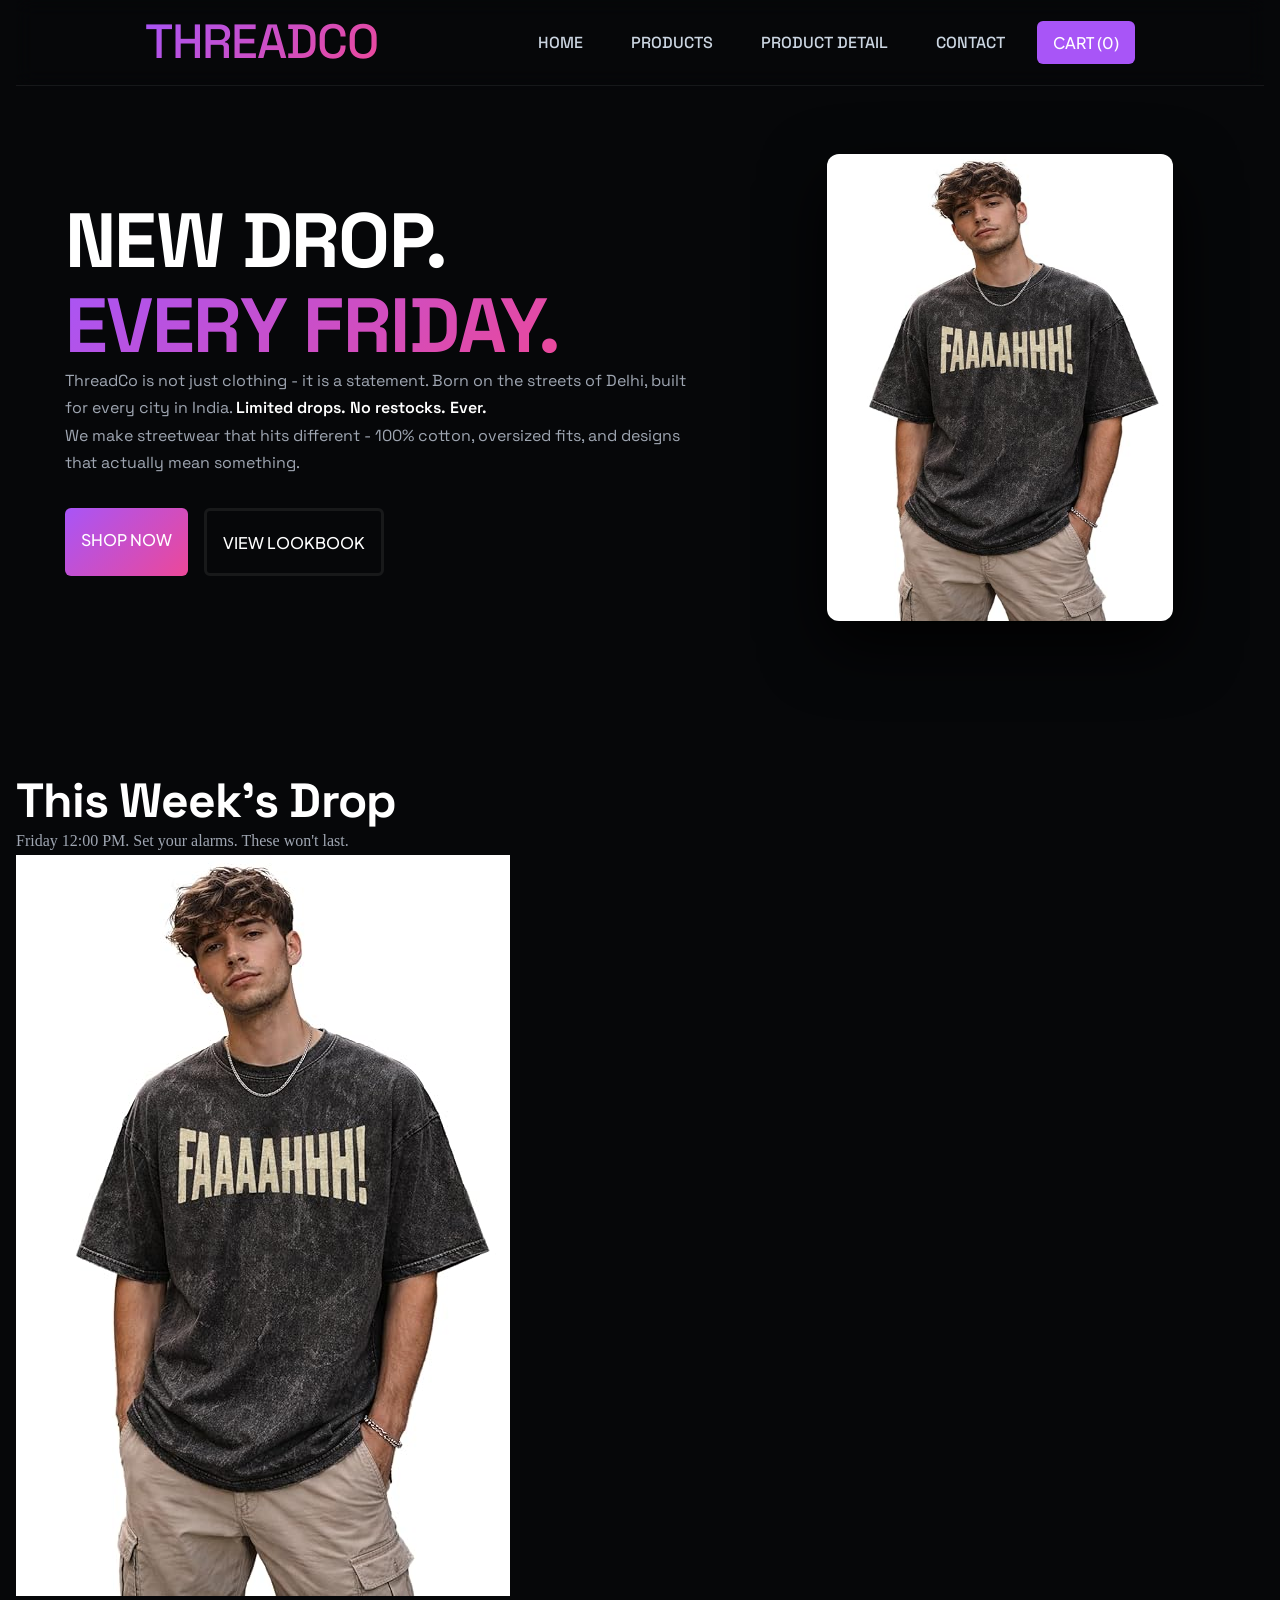
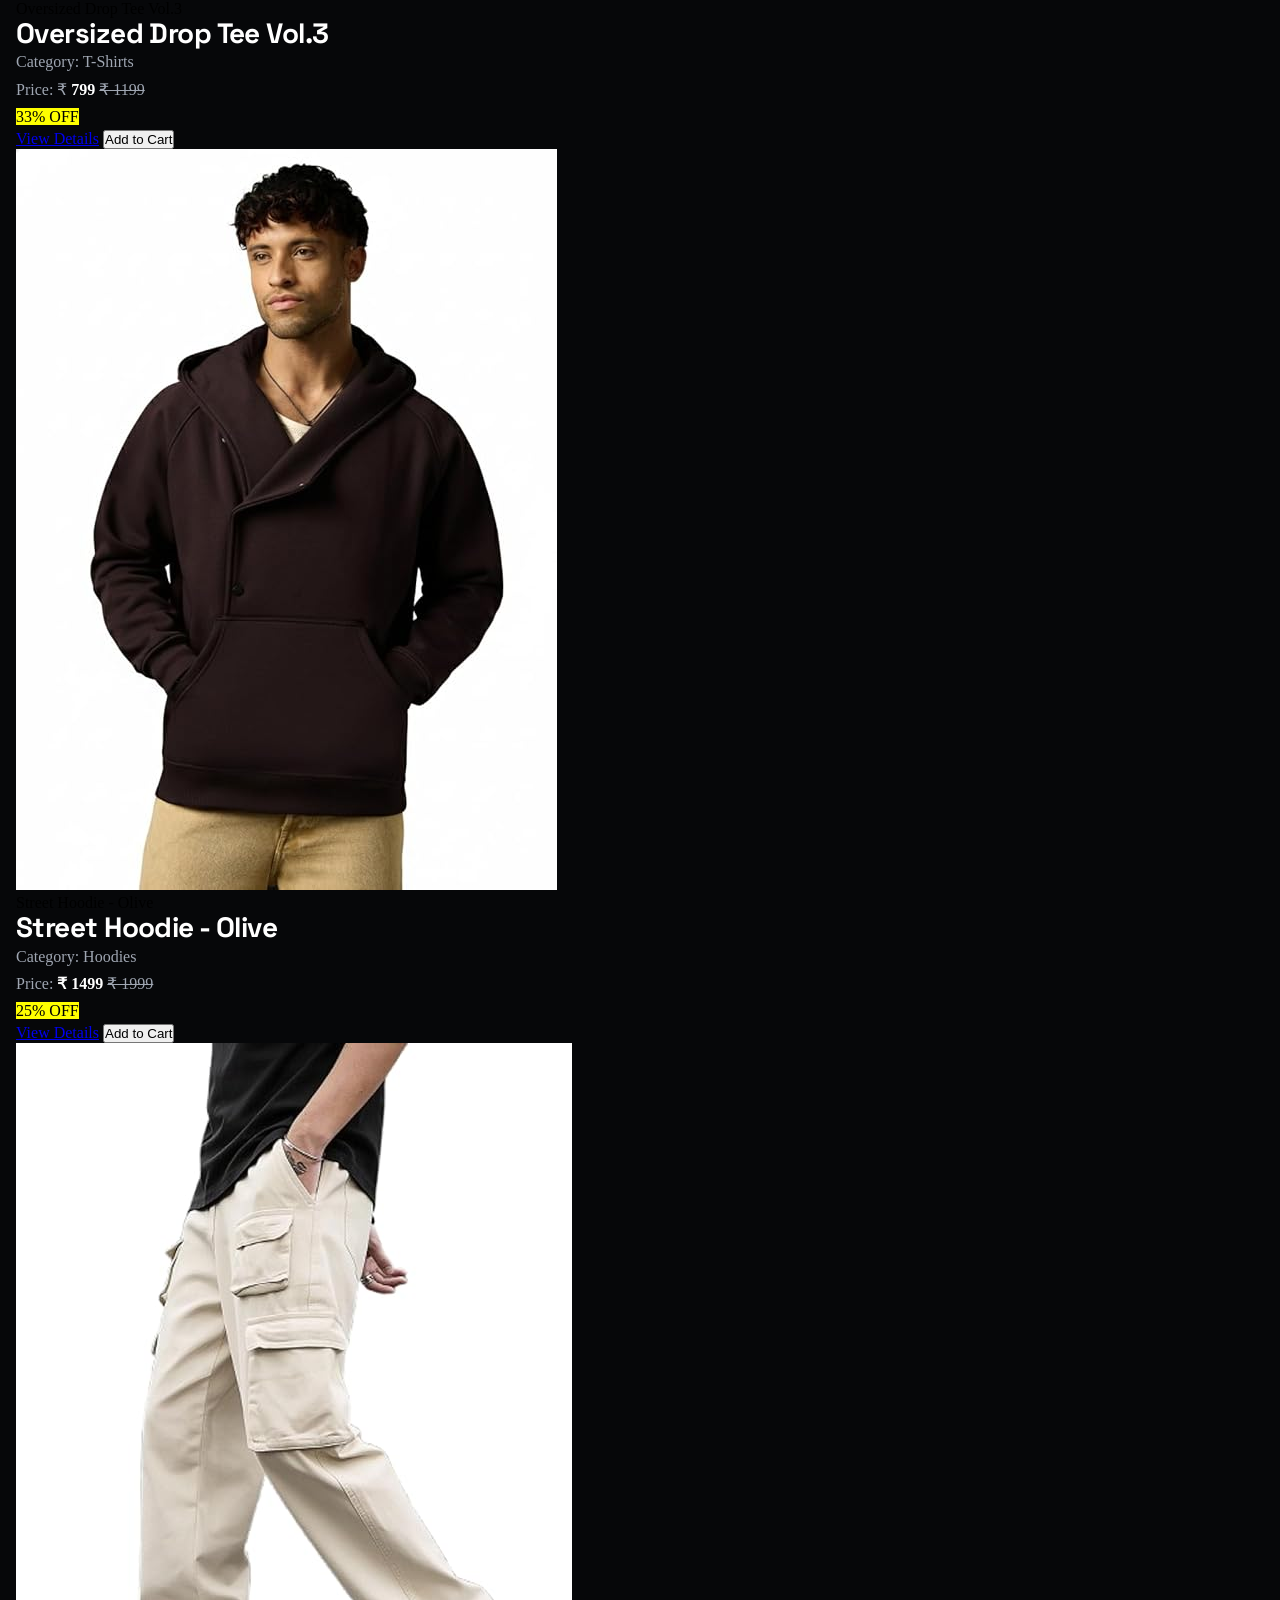
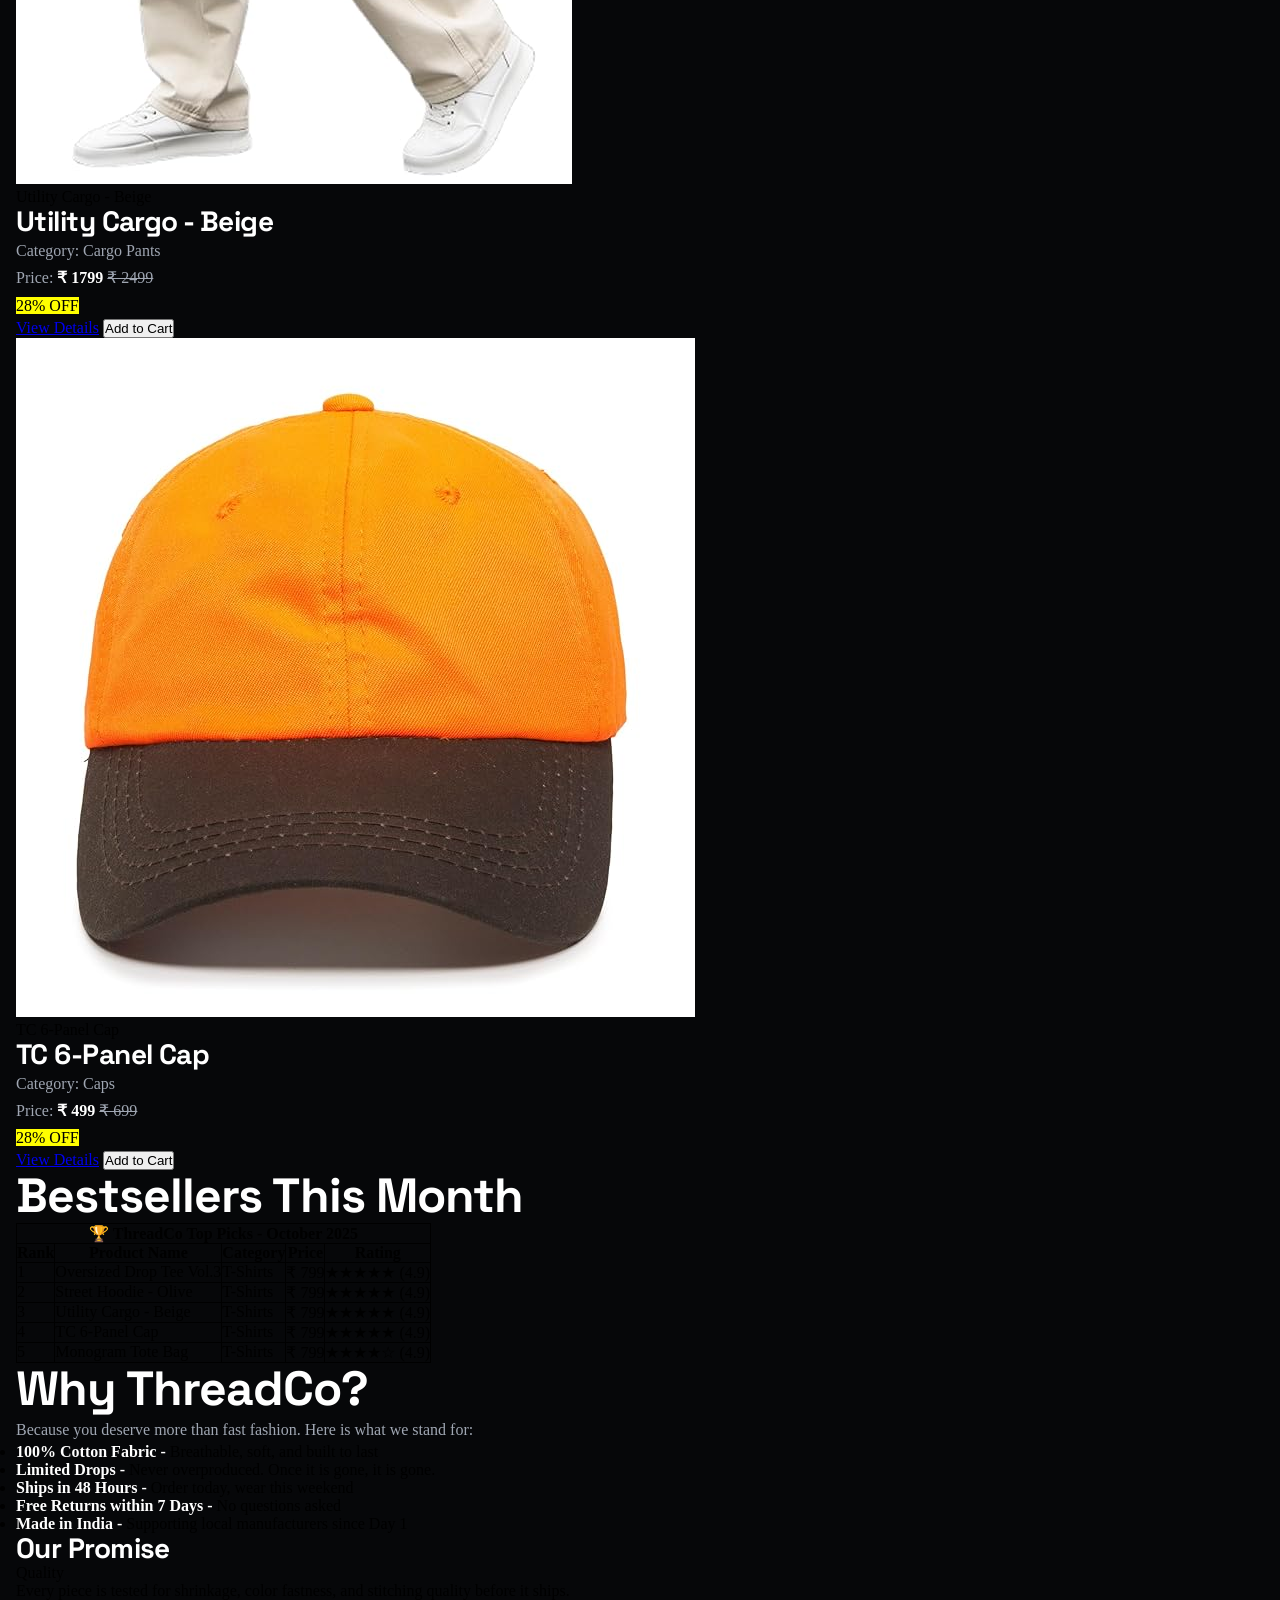
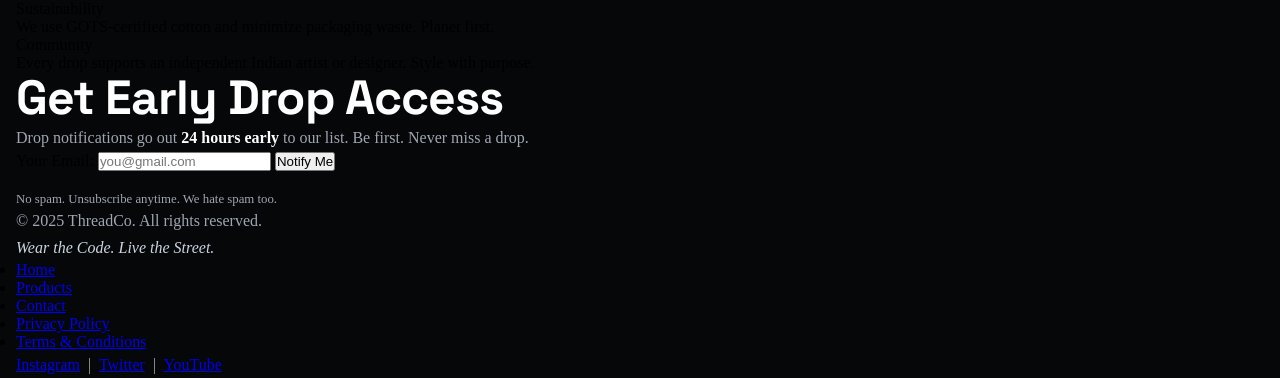
==== src/index.html @ 8e690b54 "creating a eCommerce website" ====
<!doctype html>
<html lang="en">
	<head>
		<meta charset="UTF-8" />
		<meta name="viewport" content="width=device-width, initial-scale=1.0" />
		<title>ThreadCo - Wear the Code. Live the Street.</title>
		<style>
			table,
			tr,
			td,
			th {
				border: 1px solid black;
				border-collapse: collapse;
			}
		</style>
		<link rel="stylesheet" href="style.css" />
	</head>

	<body>
		<header>
			<h2>THREADCO</h2>
			<nav>
				<a href="index.html">HOME</a>
				<a href="products.html">PRODUCTS</a>
				<a href="product.html">PRODUCT DETAIL</a>
				<a href="contact.html">CONTACT</a>
				<a href="#" class="cart">CART (0)</a>
			</nav>
		</header>


		<main>
			<section id="hero">
				<div class="left-hero">
					<h1>
						New Drop. <br />
						<span id="gradient-text">Every Friday.</span>
					</h1>
					<p>
						ThreadCo is not just clothing - it is a statement. Born
						on the streets of Delhi, built for every city in India.
						<strong>Limited drops. No restocks. Ever.</strong>
					</p>
					<p>
						We make streetwear that hits different - 100% cotton,
						oversized fits, and designs that actually mean
						something.
					</p>
					<div id="cta">
						<a href="products.html" class="btn1">Shop Now</a>
						<a href="products.html" class="btn2">View Lookbook</a>
					</div>
				</div>
				<div class="right-hero">
					<img src="Assets/images/product 1.jpg" alt="" />
				</div>
			</section>

			<section>
				<h2>This Week's Drop</h2>
				<p>Friday 12:00 PM. Set your alarms. These won't last.</p>

				<article>
					<figure>
						<img
							src="Assets/images/product 1.jpg"
							alt="ThreadCo Oversized Drop Tee Vol.3 in Black" />
						<figcaption>Oversized Drop Tee Vol.3</figcaption>
					</figure>

					<h3>Oversized Drop Tee Vol.3</h3>
					<p>Category: T-Shirts</p>
					<p>
						Price: &#8377; <strong>799</strong> <s>&#8377; 1199</s>
					</p>
					<p><mark>33% OFF</mark></p>

					<a href="product.html">View Details</a>
					<button type="button">Add to Cart</button>
				</article>

				<article>
					<figure>
						<img
							src="Assets/images/product 2.jpg"
							alt="ThreadCo Street Hoodie in Olive Green" />
						<figcaption>Street Hoodie - Olive</figcaption>
					</figure>

					<h3>Street Hoodie - Olive</h3>
					<p>Category: <span>Hoodies</span></p>
					<p>
						Price: <strong>&#8377; 1499</strong> <s>&#8377; 1999</s>
					</p>
					<p><mark>25% OFF</mark></p>
					<a href="product.html">View Details</a>
					<button type="button">Add to Cart</button>
				</article>

				<article>
					<figure>
						<img
							src="Assets/images/product 3.jpg"
							alt="ThreadCo Cargo Pants in Beige" />
						<figcaption>Utility Cargo - Beige</figcaption>
					</figure>
					<h3>Utility Cargo - Beige</h3>
					<p>Category: <span>Cargo Pants</span></p>
					<p>
						Price: <strong>&#8377; 1799</strong> <s>&#8377; 2499</s>
					</p>
					<p><mark>28% OFF</mark></p>
					<a href="product.html">View Details</a>
					<button type="button">Add to Cart</button>
				</article>

				<article>
					<figure>
						<img
							src="Assets/images/product 4.jpg"
							alt="ThreadCo 6-Panel Cap in Black" />
						<figcaption>TC 6-Panel Cap</figcaption>
					</figure>
					<h3>TC 6-Panel Cap</h3>
					<p>Category: <span>Caps</span></p>
					<p>
						Price: <strong>&#8377; 499</strong> <s>&#8377; 699</s>
					</p>
					<p><mark>28% OFF</mark></p>
					<a href="product.html">View Details</a>
					<button type="button">Add to Cart</button>
				</article>
			</section>

			<section>
				<h2>Bestsellers This Month</h2>
				<table>
					<tr>
						<th colspan="5">
							&#127942; ThreadCo Top Picks - October 2025
						</th>
					</tr>
					<tr>
						<th>Rank</th>
						<th>Product Name</th>
						<th>Category</th>
						<th>Price</th>
						<th>Rating</th>
					</tr>
					<tr>
						<td>1</td>
						<td>Oversized Drop Tee Vol.3</td>
						<td>T-Shirts</td>
						<td>&#8377; 799</td>
						<td>&#9733;&#9733;&#9733;&#9733;&#9733; (4.9)</td>
					</tr>
					<tr>
						<td>2</td>
						<td>Street Hoodie - Olive</td>
						<td>T-Shirts</td>
						<td>&#8377; 799</td>
						<td>&#9733;&#9733;&#9733;&#9733;&#9733; (4.9)</td>
					</tr>
					<tr>
						<td>3</td>
						<td>Utility Cargo - Beige</td>
						<td>T-Shirts</td>
						<td>&#8377; 799</td>
						<td>&#9733;&#9733;&#9733;&#9733;&#9733; (4.9)</td>
					</tr>
					<tr>
						<td>4</td>
						<td>TC 6-Panel Cap</td>
						<td>T-Shirts</td>
						<td>&#8377; 799</td>
						<td>&#9733;&#9733;&#9733;&#9733;&#9733; (4.9)</td>
					</tr>
					<tr>
						<td>5</td>
						<td>Monogram Tote Bag</td>
						<td>T-Shirts</td>
						<td>&#8377; 799</td>
						<td>&#9733;&#9733;&#9733;&#9733;&#9734; (4.9)</td>
					</tr>
				</table>
			</section>

			<section>
				<h2>Why ThreadCo?</h2>
				<p>
					Because you deserve more than fast fashion. Here is what we
					stand for:
				</p>
				<ul>
					<li>
						<strong>100% Cotton Fabric - </strong> Breathable, soft,
						and built to last
					</li>
					<li>
						<strong>Limited Drops -</strong> Never overproduced.
						Once it is gone, it is gone.
					</li>
					<li>
						<strong>Ships in 48 Hours -</strong> Order today, wear
						this weekend
					</li>
					<li>
						<strong>Free Returns within 7 Days -</strong> No
						questions asked
					</li>
					<li>
						<strong>Made in India -</strong> Supporting local
						manufacturers since Day 1
					</li>
				</ul>

				<h3>Our Promise</h3>

				<dl>
					<dt>Quality</dt>
					<dd>
						Every piece is tested for shrinkage, color fastness, and
						stitching quality before it ships.
					</dd>

					<dt>Sustainability</dt>
					<dd>
						We use GOTS-certified cotton and minimize packaging
						waste. Planet first.
					</dd>

					<dt>Community</dt>
					<dd>
						Every drop supports an independent Indian artist or
						designer. Style with purpose.
					</dd>
				</dl>
			</section>

			<section>
				<h2>Get Early Drop Access</h2>
				<p>
					Drop notifications go out <strong>24 hours early</strong> to
					our list. Be first. Never miss a drop.
				</p>
				<form action="">
					<label for="email">Your Email:</label>
					<input
						type="email"
						id="email"
						name="email"
						placeholder="you@gmail.com"
						required />
					<button type="submit">Notify Me</button>
				</form>
				<br />
				<small>No spam. Unsubscribe anytime. We hate spam too.</small>
			</section>
		</main>

		<footer>
			<p>&copy; 2025 ThreadCo. All rights reserved.</p>
			<p><em>Wear the Code. Live the Street.</em></p>
			<nav>
				<ul>
					<li><a href="index.html">Home</a></li>
					<li><a href="products.html">Products</a></li>
					<li><a href="contact.html">Contact</a></li>
					<li><a href="#">Privacy Policy</a></li>
					<li><a href="#">Terms &amp; Conditions</a></li>
				</ul>
			</nav>

			<p>
				<a href="https://instagram.com" target="_blank">Instagram</a>
				&nbsp;|&nbsp;
				<a href="https://twitter.com" target="_blank">Twitter</a>
				&nbsp;|&nbsp;
				<a href="https://youtube.com" target="_blank">YouTube</a>
			</p>
		</footer>
	</body>
</html>
---- src/style.css ----
@import url("https://fonts.googleapis.com/css2?family=Plus+Jakarta+Sans:wght@300;400;500;600;700;800&family=Space+Grotesk:wght@400;500;600;700;800&display=swap");
:root {
  /* Brand Theme Colors */
  --color-primary: #a855f7;
  --color-primary-glow: rgba(168, 85, 247, 0.25);
  --color-secondary: #ec4899;
  --color-secondary-glow: rgba(236, 72, 153, 0.25);
  --color-accent: #06b6d4;
  /* Base & Layout Backgrounds */
  --color-bg-base: #060709;
  --color-bg-section: #0c0d14;
  --color-bg-footer: #161922;
  --color-surface: #11131a;
  --color-surface-muted: #1e212f;
  /* Borders */
  --color-border: rgba(255, 255, 255, 0.07);
  /* Typography Text Colors */
  --white: #ffffff;
  --color-text-body: #cbd5e1;
  --color-text-muted: #9fa6b2;
  --font-display: "Space Grotesk", sans-serif;
  --font-body: "Plus Jakarta Sans", sans-serif;
  --radius-sm: 6px;
  --radius-md: 12px;
  --radius-lg: 20px;
  --shadow-sm: 0 4px 12px rgba(0, 0, 0, 0.5);
  --shadow-md: 0 12px 36px rgba(0, 0, 0, 0.7);
  --shadow-lg: 0 24px 64px rgba(0, 0, 0, 0.9);
  --gradient-accent: linear-gradient(
  	135deg,
  	var(--color-primary) 0%,
  	var(--color-secondary) 100%
  );
  --gradient-secondary: linear-gradient(
  	135deg,
  	var(--color-accent) 0%,
  	#3b82f6 100%
  );
}

h1,
h2,
h3,
h4,
h5,
h6 {
  font-family: var(--font-display);
  font-weight: 700;
  line-height: 1.1;
  letter-spacing: -0.02em;
  color: var(--white);
}

h1 {
  font-size: clamp(2.4rem, 6vw, 5rem);
}

h2 {
  font-size: clamp(1.8rem, 4vw, 3rem);
}

h3 {
  font-size: clamp(1.2rem, 2.5vw, 1.75rem);
}

h4 {
  font-size: 1.125rem;
  font-weight: 600;
}

p {
  font-size: 1rem;
  line-height: 1.7;
  color: var(--color-text-muted);
}

small {
  font-size: 0.8rem;
  color: var(--color-text-muted);
}

strong {
  color: var(--white);
  font-weight: 600;
}

em {
  color: var(--color-text-body);
}

* {
  margin: 0;
  padding: 0;
  box-sizing: border-box;
}

html {
  font-size: 16px;
  scroll-behavior: smooth;
  height: 100%;
  width: 100%;
  background-color: var(--color-bg-base);
}

body {
  padding-left: 1rem;
  padding-right: 1rem;
}
body header {
  padding: 1rem 0rem;
  position: fixed;
  left: 1rem;
  right: 1rem;
  display: flex;
  flex-direction: row;
  justify-content: space-evenly;
  align-items: center;
  flex-wrap: wrap;
  gap: 1rem;
  border-bottom: 1px solid var(--color-border);
  backdrop-filter: blur(10px);
}
body header h2 {
  font-family: var(--font-display);
  font-weight: 500;
  background: var(--gradient-accent);
  -webkit-background-clip: text;
  -webkit-text-fill-color: transparent;
  text-spacing: 0.8rem;
}
body header nav {
  display: flex;
  flex-direction: row;
  justify-content: space-between;
  align-items: center;
  gap: 1rem;
}
body header nav a {
  padding: 0.7rem 1rem;
  text-decoration: none;
  color: var(--color-text-body);
  font-family: var(--font-display);
  font-weight: 500;
  transition: all 0.3s ease-in-out;
  border-radius: var(--radius-sm);
}
body header nav a:hover {
  color: var(--white);
  background-color: var(--color-border);
}
body header nav .cart {
  background-color: var(--color-primary);
  padding: 0.7rem 1rem;
  border-radius: var(--radius-sm);
  color: var(--white);
  font-family: var(--font-body);
  font-weight: 500;
  transition: all 0.3s ease-in-out;
}
body header nav .cart:hover {
  background-color: var(--color-secondary);
}
body main #hero {
  display: flex;
  flex-direction: row;
  flex-wrap: wrap;
  flex-grow: 1;
  justify-content: space-evenly;
  padding: 8rem 0;
  background-color: var(--color-bg-base);
}
body main #hero .left-hero {
  display: flex;
  max-width: 55vw;
  flex-direction: column;
  justify-content: center;
  padding: 0 2rem;
}
body main #hero .left-hero h1 {
  text-transform: uppercase;
}
body main #hero .left-hero h1 span {
  background: var(--gradient-accent);
  -webkit-background-clip: text;
  -webkit-text-fill-color: transparent;
}
body main #hero .left-hero p {
  font-family: var(--font-display);
}
body main #hero .left-hero #cta {
  display: flex;
  flex-direction: row;
  gap: 1rem;
  margin-top: 2rem;
}
body main #hero .left-hero #cta a {
  text-transform: uppercase;
  text-decoration: none;
  color: var(--white);
  font-family: var(--font-body);
  font-weight: 500;
  padding: 1.3rem 1rem;
  border-radius: var(--radius-sm);
  transition: all 0.3s ease-in-out;
}
body main #hero .left-hero #cta a.btn1 {
  background: var(--gradient-accent);
  color: var(--white);
}
body main #hero .left-hero #cta a.btn1:hover {
  background-color: var(--white);
}
body main #hero .left-hero #cta a.btn2 {
  color: var(--white);
  border: 3px solid var(--color-border);
}
body main #hero .left-hero #cta a.btn2:hover {
  background-color: var(--color-border);
  border-color: var(--white);
}
body main #hero .right-hero {
  display: flex;
  flex-direction: row;
  justify-content: center;
  align-items: center;
}
body main #hero .right-hero img {
  height: 90%;
  width: 70%;
  border-radius: var(--radius-md);
  box-shadow: var(--shadow-lg);
}/*# sourceMappingURL=style.css.map */
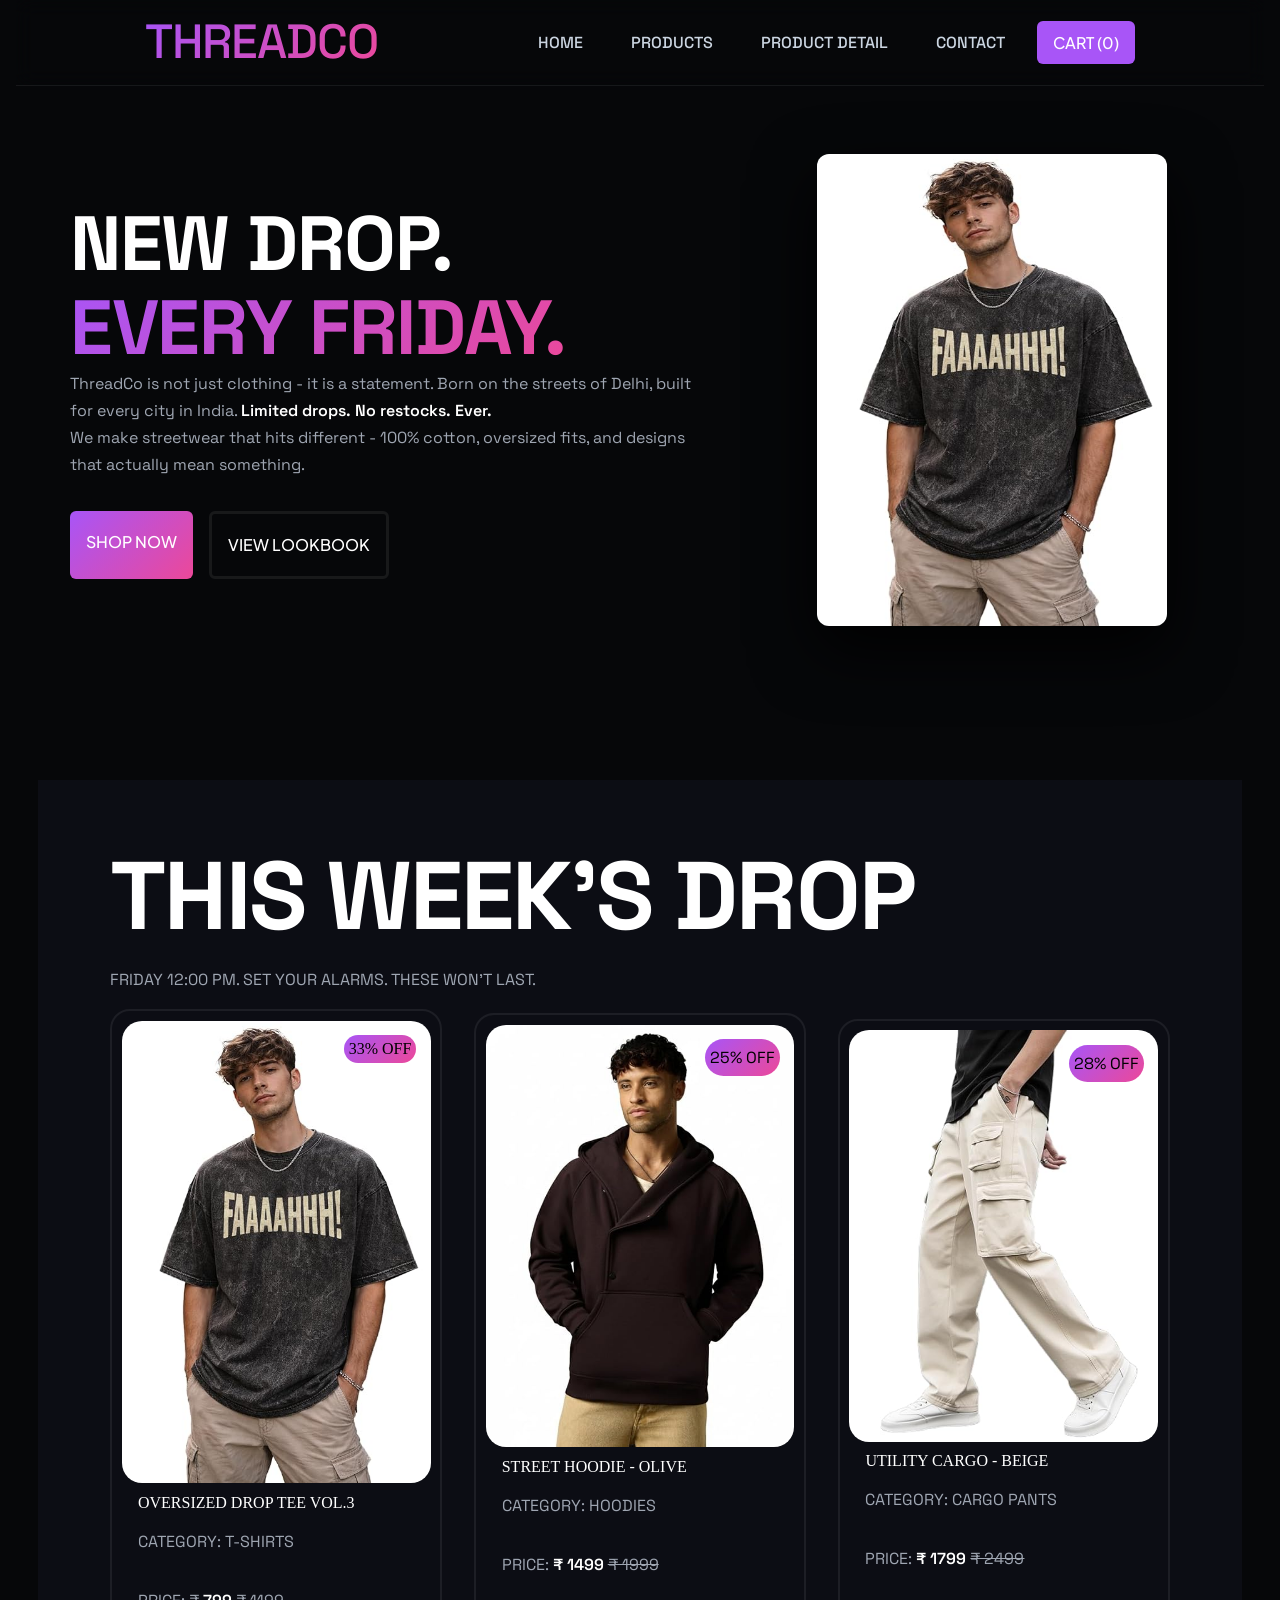
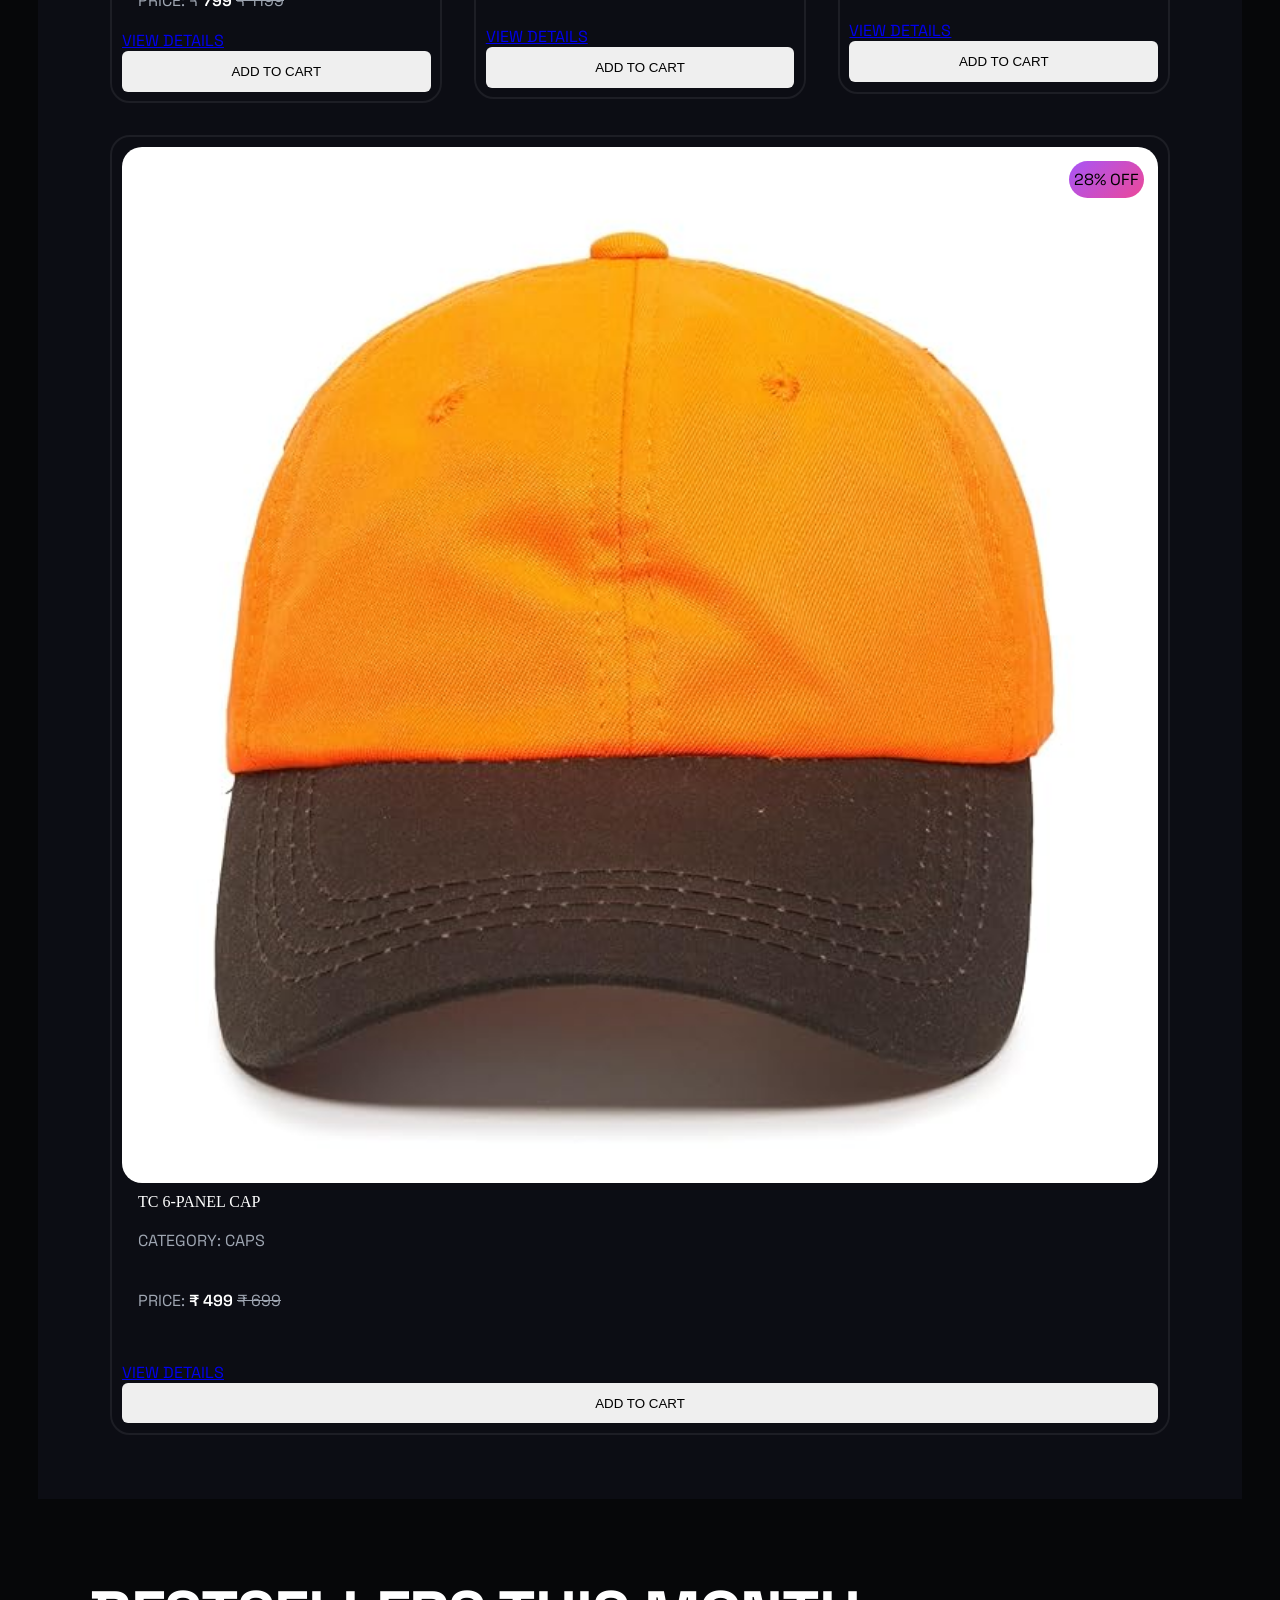
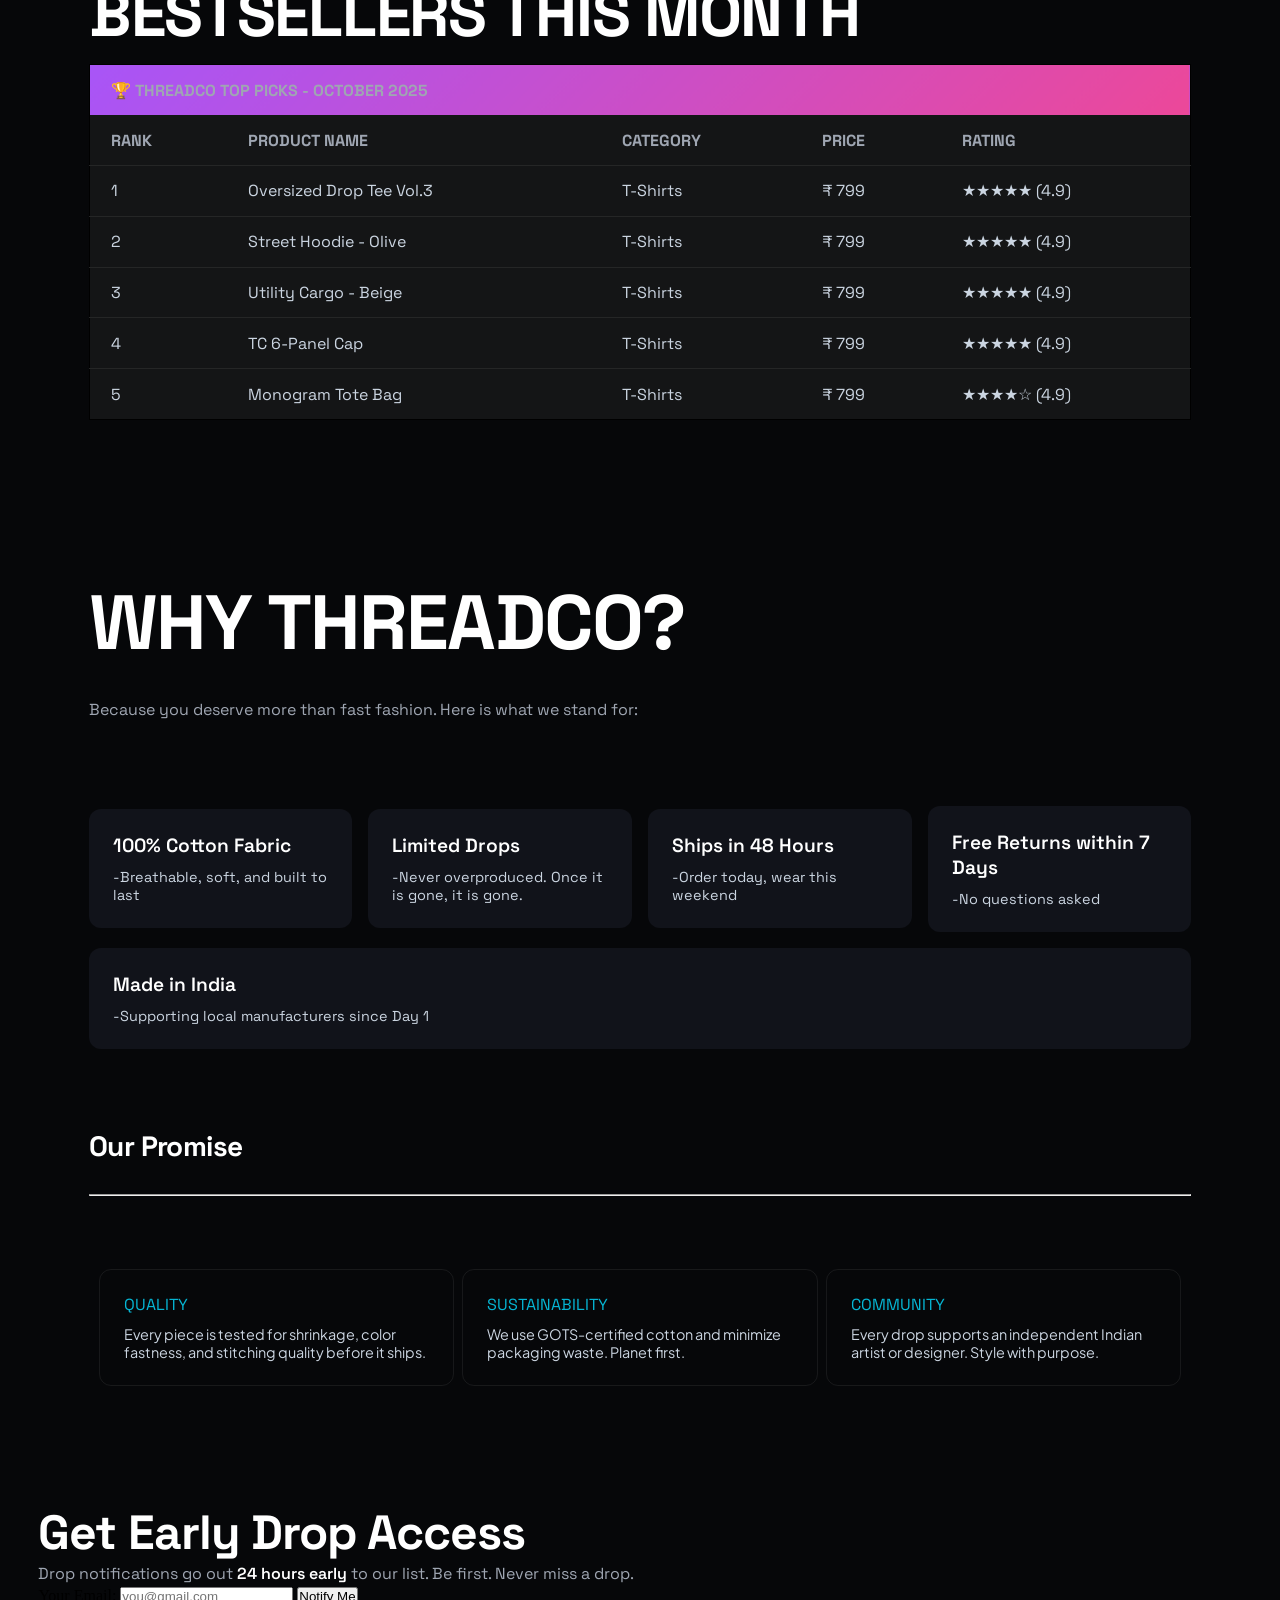
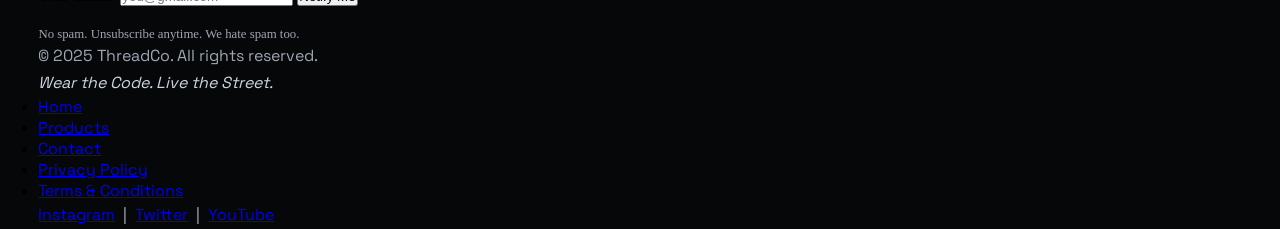
==== commit 25301bb6: "add promise section" ====
--- a/src/index.html
+++ b/src/index.html
@@ -27,7 +27,6 @@
 				<a href="#" class="cart">CART (0)</a>
 			</nav>
 		</header>
-
 
 		<main>
 			<section id="hero">
@@ -56,87 +55,89 @@
 				</div>
 			</section>
 
-			<section>
+			<section class="sell-section">
 				<h2>This Week's Drop</h2>
 				<p>Friday 12:00 PM. Set your alarms. These won't last.</p>
 
-				<article>
-					<figure>
-						<img
-							src="Assets/images/product 1.jpg"
-							alt="ThreadCo Oversized Drop Tee Vol.3 in Black" />
-						<figcaption>Oversized Drop Tee Vol.3</figcaption>
-					</figure>
-
-					<h3>Oversized Drop Tee Vol.3</h3>
-					<p>Category: T-Shirts</p>
-					<p>
-						Price: &#8377; <strong>799</strong> <s>&#8377; 1199</s>
-					</p>
-					<p><mark>33% OFF</mark></p>
-
-					<a href="product.html">View Details</a>
-					<button type="button">Add to Cart</button>
-				</article>
-
-				<article>
-					<figure>
-						<img
-							src="Assets/images/product 2.jpg"
-							alt="ThreadCo Street Hoodie in Olive Green" />
-						<figcaption>Street Hoodie - Olive</figcaption>
-					</figure>
-
-					<h3>Street Hoodie - Olive</h3>
-					<p>Category: <span>Hoodies</span></p>
-					<p>
-						Price: <strong>&#8377; 1499</strong> <s>&#8377; 1999</s>
-					</p>
-					<p><mark>25% OFF</mark></p>
-					<a href="product.html">View Details</a>
-					<button type="button">Add to Cart</button>
-				</article>
-
-				<article>
-					<figure>
-						<img
-							src="Assets/images/product 3.jpg"
-							alt="ThreadCo Cargo Pants in Beige" />
-						<figcaption>Utility Cargo - Beige</figcaption>
-					</figure>
-					<h3>Utility Cargo - Beige</h3>
-					<p>Category: <span>Cargo Pants</span></p>
-					<p>
-						Price: <strong>&#8377; 1799</strong> <s>&#8377; 2499</s>
-					</p>
-					<p><mark>28% OFF</mark></p>
-					<a href="product.html">View Details</a>
-					<button type="button">Add to Cart</button>
-				</article>
-
-				<article>
-					<figure>
-						<img
-							src="Assets/images/product 4.jpg"
-							alt="ThreadCo 6-Panel Cap in Black" />
-						<figcaption>TC 6-Panel Cap</figcaption>
-					</figure>
-					<h3>TC 6-Panel Cap</h3>
-					<p>Category: <span>Caps</span></p>
-					<p>
-						Price: <strong>&#8377; 499</strong> <s>&#8377; 699</s>
-					</p>
-					<p><mark>28% OFF</mark></p>
-					<a href="product.html">View Details</a>
-					<button type="button">Add to Cart</button>
-				</article>
-			</section>
-
-			<section>
+				<section id="items">
+					<article>
+						<figure>
+							<img
+								src="Assets/images/product 1.jpg"
+								alt="ThreadCo Oversized Drop Tee Vol.3 in Black" />
+							<figcaption>Oversized Drop Tee Vol.3</figcaption>
+						</figure>
+
+						<p>Category: T-Shirts</p>
+						<p>
+							Price: &#8377; <strong>799</strong>
+							<s>&#8377; 1199</s>
+						</p>
+						<mark>33% OFF</mark>
+
+						<a href="product.html">View Details</a>
+						<button type="button">Add to Cart</button>
+					</article>
+
+					<article>
+						<figure>
+							<img
+								src="Assets/images/product 2.jpg"
+								alt="ThreadCo Street Hoodie in Olive Green" />
+							<figcaption>Street Hoodie - Olive</figcaption>
+						</figure>
+
+						<p>Category: <span>Hoodies</span></p>
+						<p>
+							Price: <strong>&#8377; 1499</strong>
+							<s>&#8377; 1999</s>
+						</p>
+						<p><mark>25% OFF</mark></p>
+						<a href="product.html">View Details</a>
+						<button type="button">Add to Cart</button>
+					</article>
+
+					<article>
+						<figure>
+							<img
+								src="Assets/images/product 3.jpg"
+								alt="ThreadCo Cargo Pants in Beige" />
+							<figcaption>Utility Cargo - Beige</figcaption>
+						</figure>
+						<p>Category: <span>Cargo Pants</span></p>
+						<p>
+							Price: <strong>&#8377; 1799</strong>
+							<s>&#8377; 2499</s>
+						</p>
+						<p><mark>28% OFF</mark></p>
+						<a href="product.html">View Details</a>
+						<button type="button">Add to Cart</button>
+					</article>
+
+					<article>
+						<figure>
+							<img
+								src="Assets/images/product 4.jpg"
+								alt="ThreadCo 6-Panel Cap in Black" />
+							<figcaption>TC 6-Panel Cap</figcaption>
+						</figure>
+						<p>Category: <span>Caps</span></p>
+						<p>
+							Price: <strong>&#8377; 499</strong>
+							<s>&#8377; 699</s>
+						</p>
+						<p><mark>28% OFF</mark></p>
+						<a href="product.html">View Details</a>
+						<button type="button">Add to Cart</button>
+					</article>
+				</section>
+			</section>
+
+			<section class="sellingList">
 				<h2>Bestsellers This Month</h2>
 				<table>
 					<tr>
-						<th colspan="5">
+						<th class="heading" colspan="5">
 							&#127942; ThreadCo Top Picks - October 2025
 						</th>
 					</tr>
@@ -185,7 +186,7 @@
 				</table>
 			</section>
 
-			<section>
+			<section class="promises">
 				<h2>Why ThreadCo?</h2>
 				<p>
 					Because you deserve more than fast fashion. Here is what we
@@ -193,47 +194,53 @@
 				</p>
 				<ul>
 					<li>
-						<strong>100% Cotton Fabric - </strong> Breathable, soft,
+						<strong>100% Cotton Fabric </strong> -Breathable, soft,
 						and built to last
 					</li>
 					<li>
-						<strong>Limited Drops -</strong> Never overproduced.
+						<strong>Limited Drops </strong> -Never overproduced.
 						Once it is gone, it is gone.
 					</li>
 					<li>
-						<strong>Ships in 48 Hours -</strong> Order today, wear
+						<strong>Ships in 48 Hours </strong> -Order today, wear
 						this weekend
 					</li>
 					<li>
-						<strong>Free Returns within 7 Days -</strong> No
+						<strong>Free Returns within 7 Days </strong> -No
 						questions asked
 					</li>
 					<li>
-						<strong>Made in India -</strong> Supporting local
+						<strong>Made in India </strong> -Supporting local
 						manufacturers since Day 1
 					</li>
 				</ul>
 
 				<h3>Our Promise</h3>
-
+				<hr>
 				<dl>
-					<dt>Quality</dt>
-					<dd>
-						Every piece is tested for shrinkage, color fastness, and
-						stitching quality before it ships.
-					</dd>
-
-					<dt>Sustainability</dt>
-					<dd>
-						We use GOTS-certified cotton and minimize packaging
-						waste. Planet first.
-					</dd>
-
-					<dt>Community</dt>
-					<dd>
-						Every drop supports an independent Indian artist or
-						designer. Style with purpose.
-					</dd>
+					<section>
+						<dt>Quality</dt>
+						<dd>
+							Every piece is tested for shrinkage, color fastness,
+							and stitching quality before it ships.
+						</dd>
+					</section>
+
+					<section>
+						<dt>Sustainability</dt>
+						<dd>
+							We use GOTS-certified cotton and minimize packaging
+							waste. Planet first.
+						</dd>
+					</section>
+
+					<section>
+						<dt>Community</dt>
+						<dd>
+							Every drop supports an independent Indian artist or
+							designer. Style with purpose.
+						</dd>
+					</section>
 				</dl>
 			</section>
 
--- a/src/style.css
+++ b/src/style.css
@@ -6,6 +6,9 @@
   --color-secondary: #ec4899;
   --color-secondary-glow: rgba(236, 72, 153, 0.25);
   --color-accent: #06b6d4;
+  --hover: #ffffff12;
+  /* table color */
+  --table-color: rgba(30, 30, 30, 0.605);
   /* Base & Layout Backgrounds */
   --color-bg-base: #060709;
   --color-bg-section: #0c0d14;
@@ -69,6 +72,7 @@
 }
 
 p {
+  font-family: var(--font-display);
   font-size: 1rem;
   line-height: 1.7;
   color: var(--color-text-muted);
@@ -102,9 +106,13 @@
   background-color: var(--color-bg-base);
 }
 
+a {
+  font-family: var(--font-display);
+}
+
 body {
-  padding-left: 1rem;
-  padding-right: 1rem;
+  padding-left: 2.4rem;
+  padding-right: 2.4rem;
 }
 body header {
   padding: 1rem 0rem;
@@ -119,6 +127,7 @@
   gap: 1rem;
   border-bottom: 1px solid var(--color-border);
   backdrop-filter: blur(10px);
+  z-index: 100;
 }
 body header h2 {
   font-family: var(--font-display);
@@ -165,7 +174,7 @@
   flex-direction: row;
   flex-wrap: wrap;
   flex-grow: 1;
-  justify-content: space-evenly;
+  justify-content: center;
   padding: 8rem 0;
   background-color: var(--color-bg-base);
 }
@@ -219,6 +228,7 @@
   border-color: var(--white);
 }
 body main #hero .right-hero {
+  flex: 1 1 20rem;
   display: flex;
   flex-direction: row;
   justify-content: center;
@@ -229,4 +239,199 @@
   width: 70%;
   border-radius: var(--radius-md);
   box-shadow: var(--shadow-lg);
+}
+body main .sell-section {
+  text-transform: uppercase;
+  padding: 4rem 4.5rem;
+  background-color: var(--color-bg-section);
+  display: flex;
+  flex-direction: column;
+  justify-content: space-between;
+  gap: 1rem;
+}
+body main .sell-section h2 {
+  font-size: 6rem;
+}
+body main .sell-section #items {
+  display: flex;
+  flex-direction: row;
+  flex-wrap: wrap;
+  align-items: center;
+  justify-content: center;
+  gap: 2rem;
+}
+body main .sell-section #items article {
+  flex: 1 1 20rem;
+  position: relative;
+  padding: 0.6rem;
+  border-radius: var(--radius-lg);
+  border: 2px solid var(--color-border);
+  display: flex;
+  flex-direction: column;
+  justify-content: space-between;
+}
+body main .sell-section #items article figure img {
+  border-radius: var(--radius-lg);
+  width: 100%;
+}
+body main .sell-section #items article figure figcaption {
+  color: var(--white);
+  padding: 0rem 1rem;
+  margin-top: 0.4rem;
+}
+body main .sell-section #items article h3 {
+  padding: 1rem 1rem;
+}
+body main .sell-section #items article p {
+  padding: 1rem 1rem;
+}
+body main .sell-section #items article mark {
+  position: absolute;
+  right: 1.5rem;
+  top: 1.5rem;
+  border-radius: var(--radius-lg);
+  padding: 0.3rem;
+  background: var(--gradient-accent);
+}
+body main .sell-section #items article button {
+  border-radius: var(--radius-sm);
+  border: none;
+  text-transform: uppercase;
+  padding: 0.8rem 0rem;
+}
+body main .sellingList {
+  background-color: var(--color-bg-base);
+  padding: 5rem 3.15rem;
+  display: flex;
+  flex-direction: column;
+  justify-content: flex-start;
+  align-items: flex-start;
+  overflow: scroll;
+  color: var(--white);
+}
+body main .sellingList h2 {
+  margin-bottom: 0.95rem;
+  font-size: 4rem;
+  text-transform: uppercase;
+}
+body main .sellingList table {
+  width: 100%;
+  border-radius: var(--radius-lg);
+}
+body main .sellingList table tr {
+  color: var(--white);
+  border: none;
+}
+body main .sellingList table tr th {
+  border: none;
+  padding: 0.9rem 1.3rem;
+  font-family: var(--font-display);
+  text-transform: uppercase;
+  font-family: var(--font-display);
+  background-color: var(--table-color);
+  color: var(--color-text-muted);
+  text-align: start;
+  border-top: var(--color-border);
+}
+body main .sellingList table tr th.heading {
+  background: var(--gradient-accent);
+  font-family: var(--font-display);
+}
+body main .sellingList table tr td {
+  border: none;
+  font-family: var(--font-display);
+  padding: 0.9rem 1.3rem;
+  background-color: var(--table-color);
+  font-family: var(--font-display);
+  color: var(--color-text-body);
+  border-top: 1px solid var(--color-border);
+}
+body main .sellingList table tr:hover {
+  background-color: rgba(255, 255, 255, 0.0705882353);
+}
+body main .sellingList::-webkit-scrollbar {
+  display: none;
+}
+body main .promises {
+  padding: 5rem 3.15rem;
+  display: flex;
+  flex-direction: column;
+  align-items: flex-start;
+  justify-content: flex-start;
+  gap: 2rem;
+}
+body main .promises h2 {
+  text-transform: uppercase;
+  font-size: 4.8rem;
+}
+body main .promises ul {
+  margin: 3.15rem 0rem;
+  font-family: var(--font-display);
+  display: flex;
+  flex-direction: row;
+  flex-wrap: wrap;
+  align-items: center;
+  justify-content: center;
+  gap: 1rem;
+}
+body main .promises ul li {
+  font-family: var(--font-display);
+  font-size: 0.9rem;
+  flex: 1 1 14rem;
+  display: flex;
+  flex-direction: column;
+  align-items: start;
+  justify-content: start;
+  width: -moz-fit-content;
+  width: fit-content;
+  color: var(--color-text-body);
+  background-color: var(--color-surface);
+  padding: 1.5rem 1.5rem;
+  border-radius: var(--radius-md);
+  border-left: 0.25rem;
+}
+body main .promises ul li strong {
+  color: var(--white);
+  margin-bottom: 0.625rem;
+  text-align: start;
+  font-size: 1.2rem;
+}
+body main .promises hr {
+  width: 100%;
+  background-color: var(--color-text-body);
+  height: 0.1px;
+}
+body main .promises dl {
+  margin: 0.65rem;
+  padding: 1.9rem 0rem;
+  font-family: var(--font-display);
+  display: flex;
+  flex-direction: row;
+  flex-wrap: wrap;
+  align-items: center;
+  justify-content: center;
+  gap: 0.5rem;
+}
+body main .promises dl section {
+  display: flex;
+  flex-direction: column;
+  justify-content: flex-start;
+  padding: 1.5rem;
+  border-radius: var(--radius-md);
+  border: 1px solid var(--color-border);
+  flex: 1 1 14rem;
+}
+body main .promises dl section dt {
+  color: var(--color-accent);
+  margin-bottom: 0.65rem;
+  text-transform: uppercase;
+}
+body main .promises dl section dd {
+  font-size: 0.9rem;
+  color: var(--color-text-body);
+  font-family: var(--font-body);
+}
+body main .promises dl section:hover {
+  background-color: var(--hover);
+  border-color: var(--color-primary);
 }/*# sourceMappingURL=style.css.map */
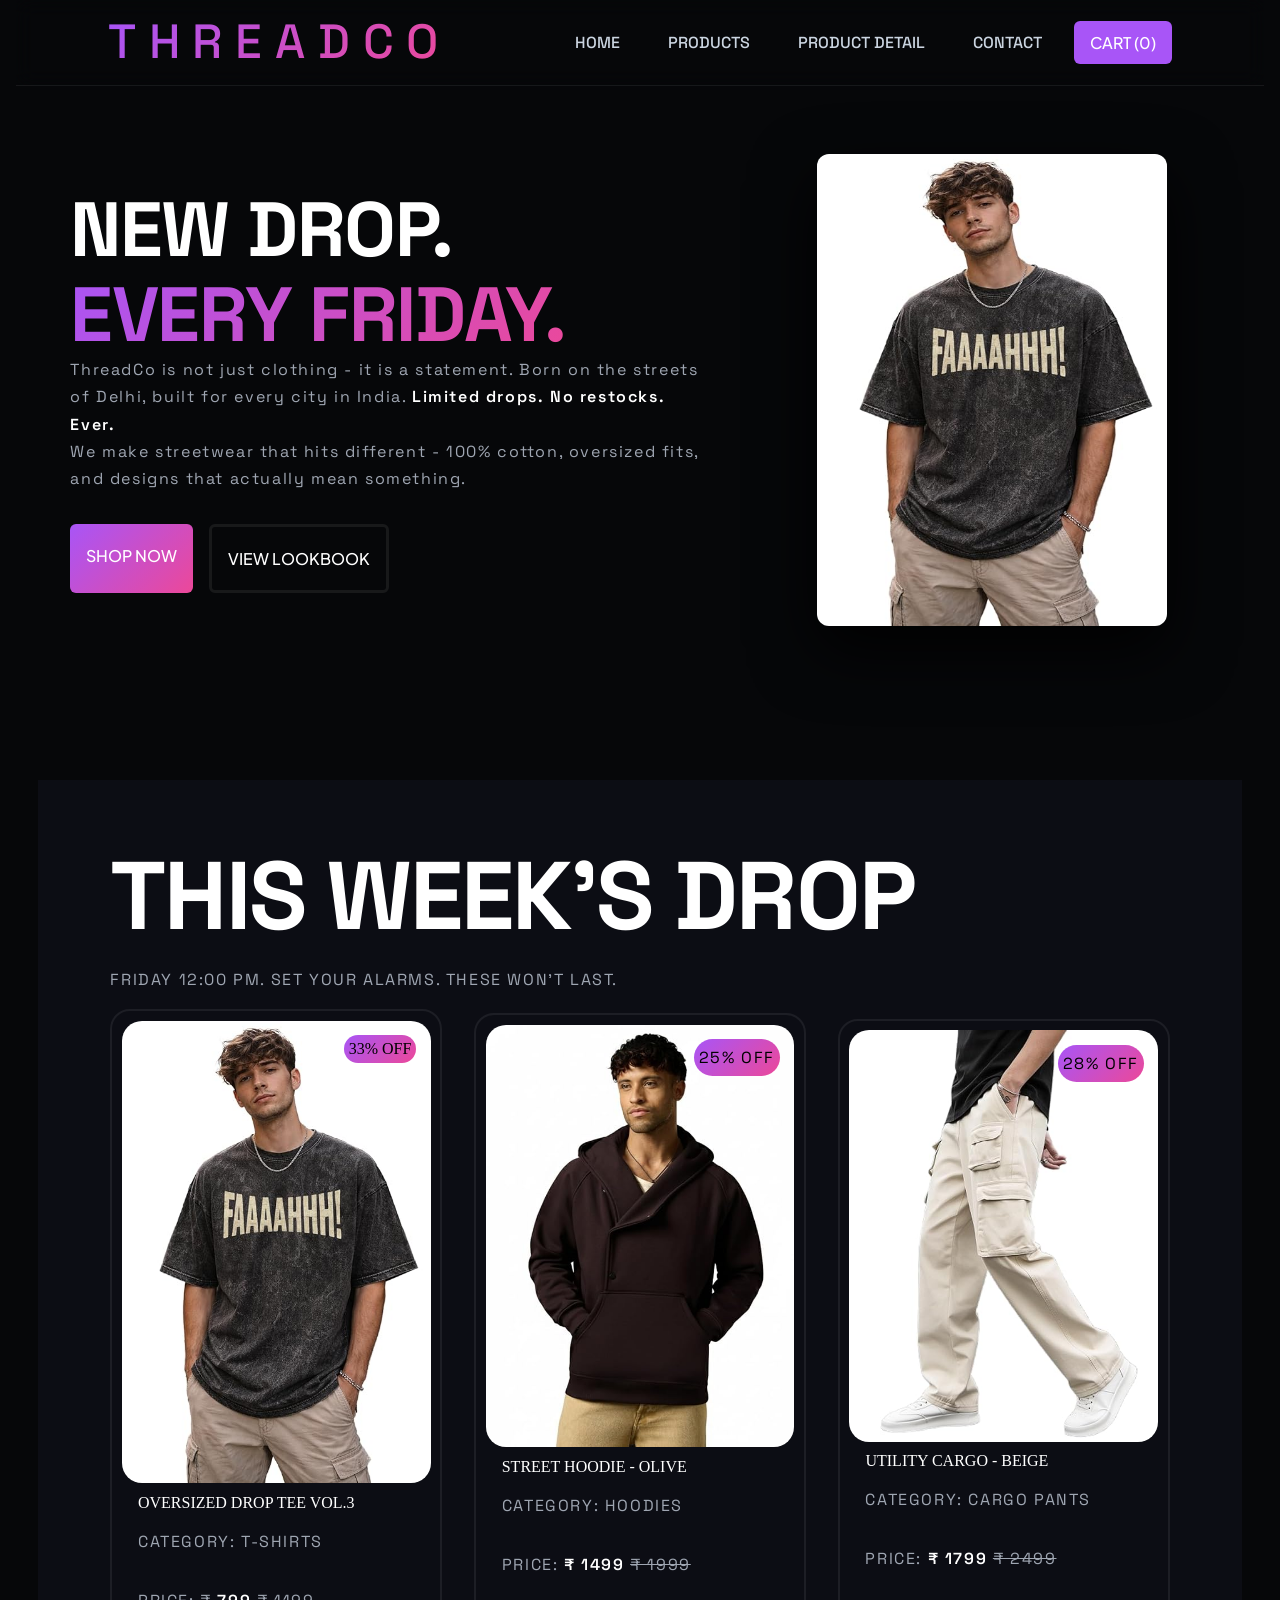
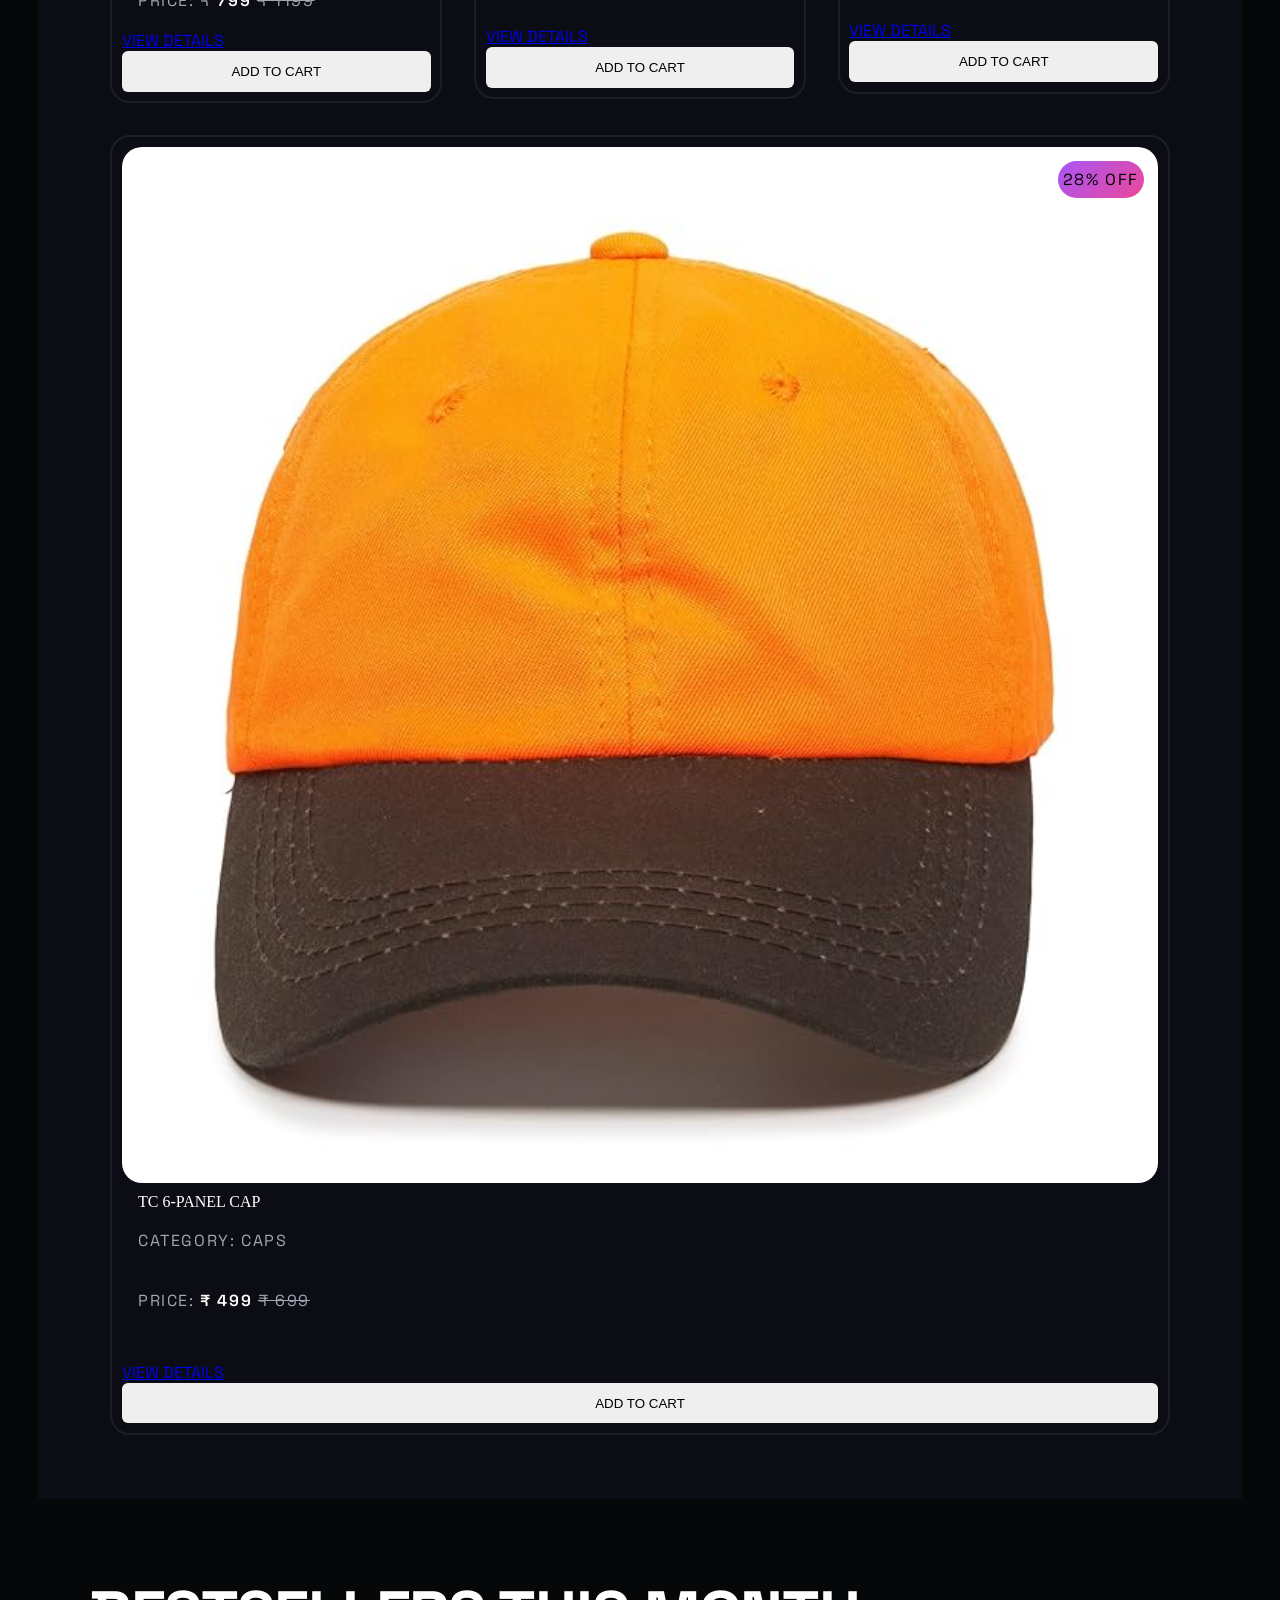
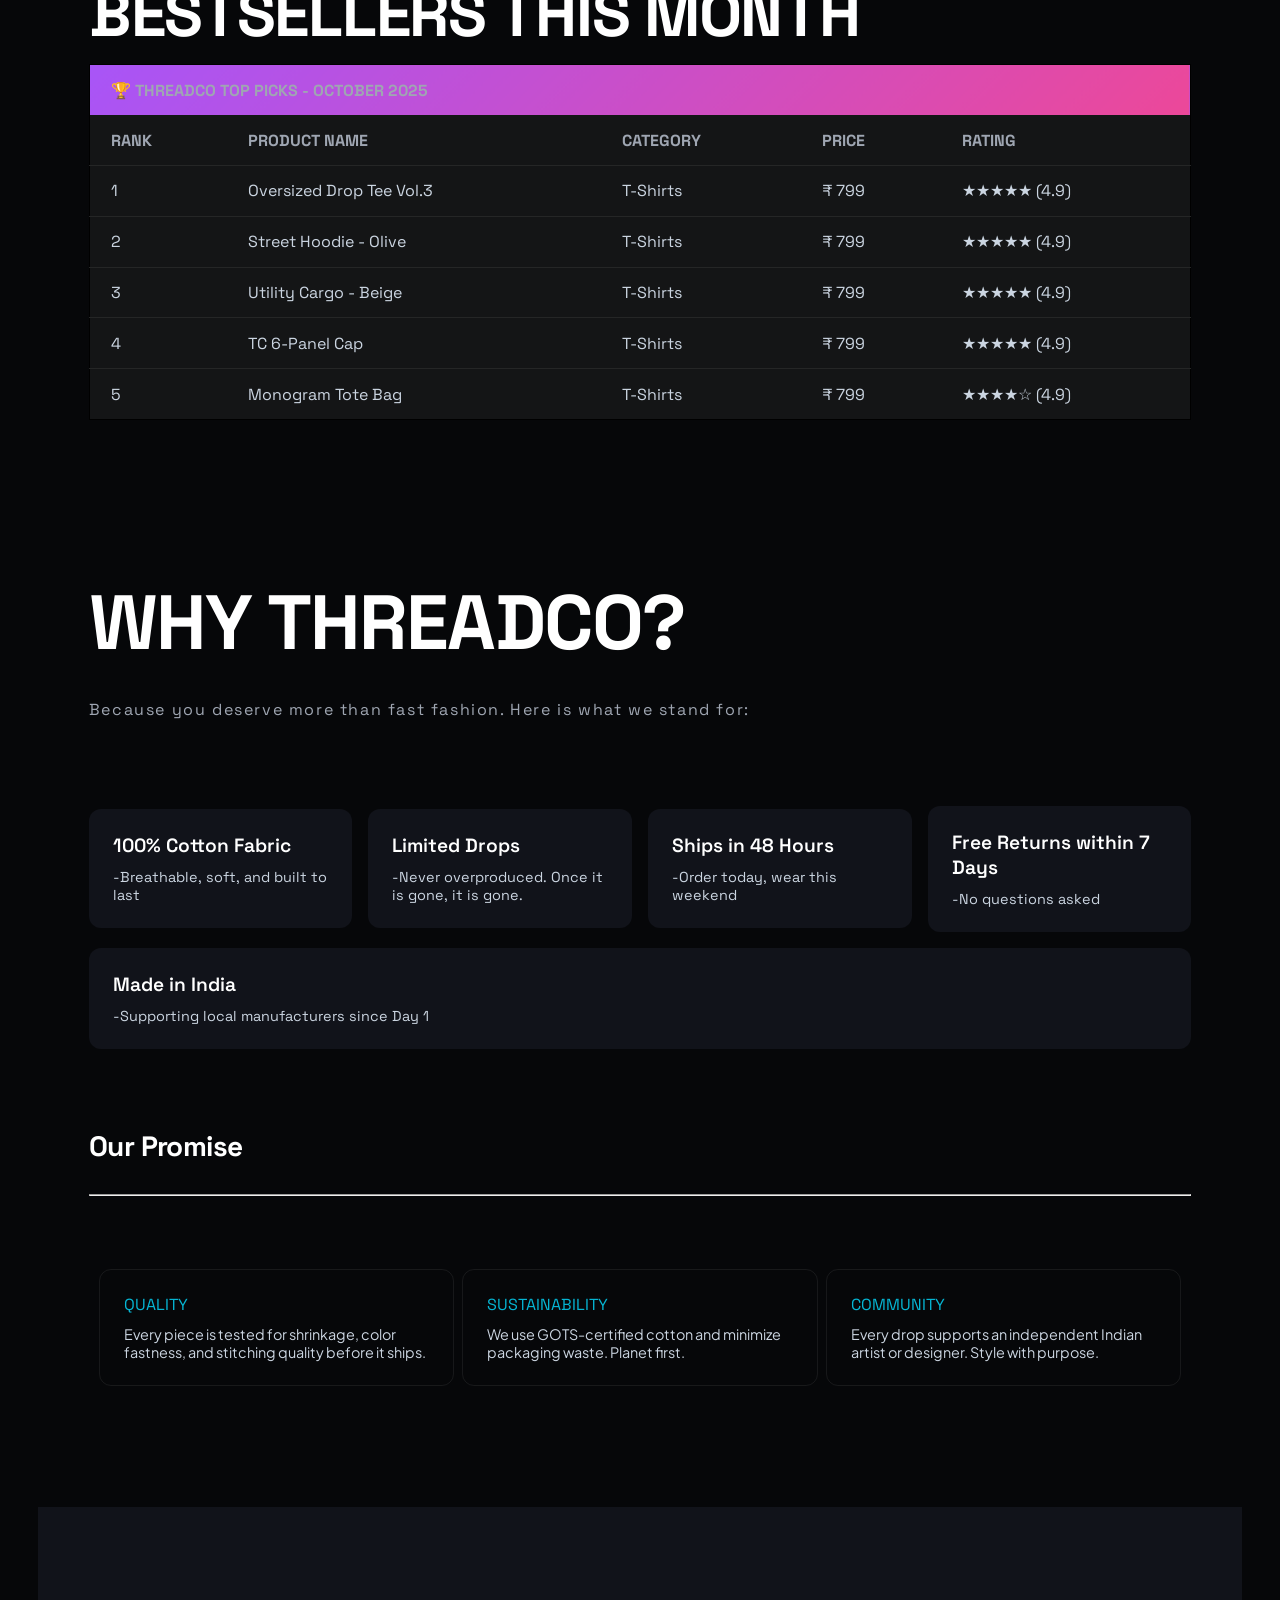
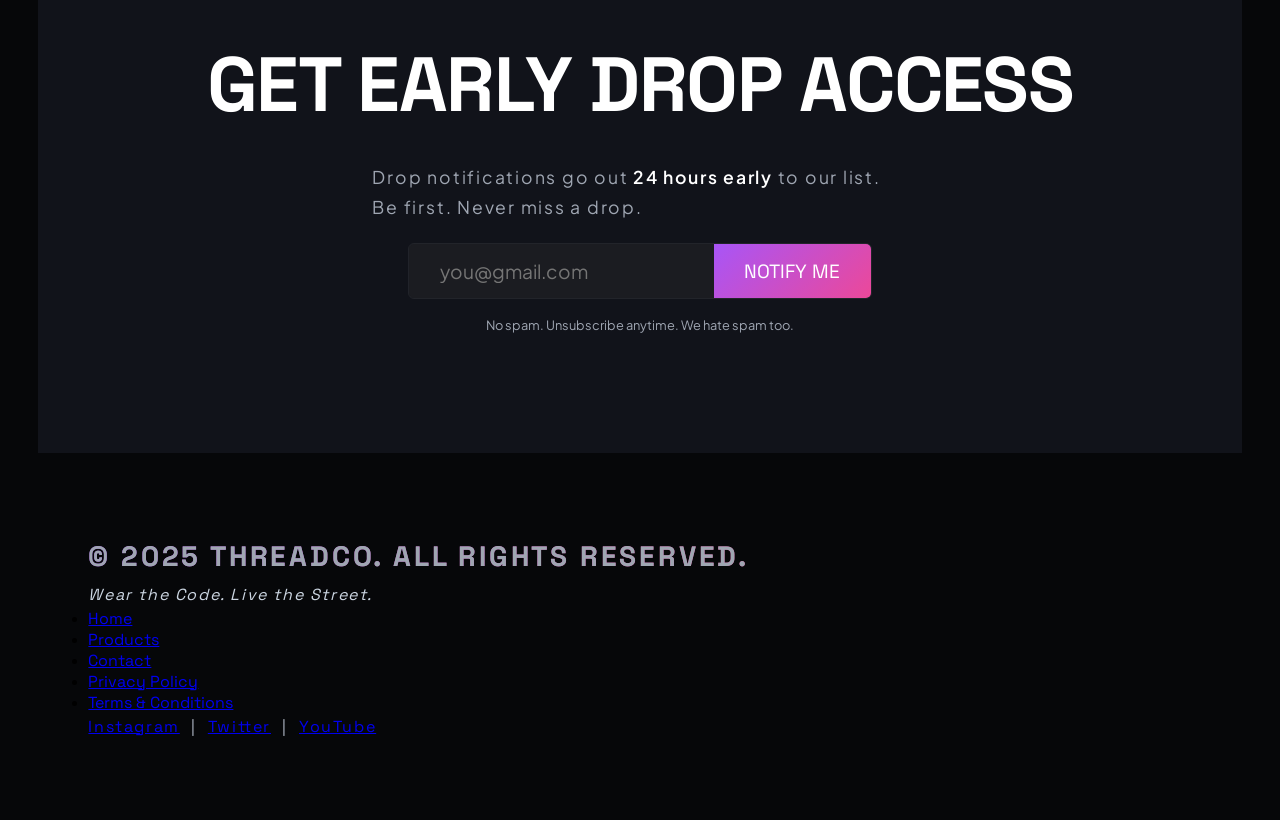
==== commit aaf9ef5e: "app mail section" ====
--- a/src/index.html
+++ b/src/index.html
@@ -244,14 +244,14 @@
 				</dl>
 			</section>
 
-			<section>
+			<section class="mail">
 				<h2>Get Early Drop Access</h2>
 				<p>
 					Drop notifications go out <strong>24 hours early</strong> to
 					our list. Be first. Never miss a drop.
 				</p>
 				<form action="">
-					<label for="email">Your Email:</label>
+					<!-- <label for="email">Your Email:</label> -->
 					<input
 						type="email"
 						id="email"
@@ -266,7 +266,7 @@
 		</main>
 
 		<footer>
-			<p>&copy; 2025 ThreadCo. All rights reserved.</p>
+			<p id="top-para">&copy; 2025 ThreadCo. All rights reserved.</p>
 			<p><em>Wear the Code. Live the Street.</em></p>
 			<nav>
 				<ul>
--- a/src/style.css
+++ b/src/style.css
@@ -72,6 +72,7 @@
 }
 
 p {
+  letter-spacing: 0.1em;
   font-family: var(--font-display);
   font-size: 1rem;
   line-height: 1.7;
@@ -81,6 +82,7 @@
 small {
   font-size: 0.8rem;
   color: var(--color-text-muted);
+  font-family: var(--font-body);
 }
 
 strong {
@@ -135,7 +137,7 @@
   background: var(--gradient-accent);
   -webkit-background-clip: text;
   -webkit-text-fill-color: transparent;
-  text-spacing: 0.8rem;
+  letter-spacing: 0.8rem;
 }
 body header nav {
   display: flex;
@@ -434,4 +436,64 @@
 body main .promises dl section:hover {
   background-color: var(--hover);
   border-color: var(--color-primary);
+}
+body main .mail {
+  padding: 7.5rem 1.93rem;
+  display: flex;
+  flex-direction: column;
+  justify-content: flex-start;
+  align-items: center;
+  background-color: var(--color-surface);
+}
+body main .mail h2 {
+  text-transform: uppercase;
+  padding: 0.95rem 0rem;
+  font-size: 4.8rem;
+}
+body main .mail p {
+  font-family: var(--font-body);
+  align-items: center;
+  padding: 1.3rem 0rem;
+  margin: 0rem 18.95rem;
+  font-size: 1.1rem;
+}
+body main .mail form {
+  display: flex;
+  justify-content: center;
+  border: 1px solid var(--color-border);
+  border-radius: var(--radius-sm);
+  overflow: hidden;
+}
+body main .mail form input {
+  padding: 0.9rem 1.93rem;
+  border: none;
+  background-color: rgba(50, 50, 50, 0.3058823529);
+  font-size: 1.2rem;
+  font-family: var(--font-body);
+  color: var(--white);
+}
+body main .mail form button {
+  background: var(--gradient-accent);
+  padding: 0.9rem 1.93rem;
+  border: none;
+  font-size: 1.2rem;
+  font-family: var(--font-display);
+  text-transform: uppercase;
+  color: var(--white);
+}
+body footer {
+  padding: 5rem 3.125rem;
+  display: flex;
+  flex-direction: column;
+  justify-content: flex-start;
+  align-items: flex-start;
+}
+body footer #top-para {
+  font-family: var(--font-display);
+  text-transform: uppercase;
+  background: var(--gradient-accent);
+  -webkit-background-clip: text;
+  background-clip: text;
+  font-size: 1.75rem;
+  font-weight: 700;
 }/*# sourceMappingURL=style.css.map */
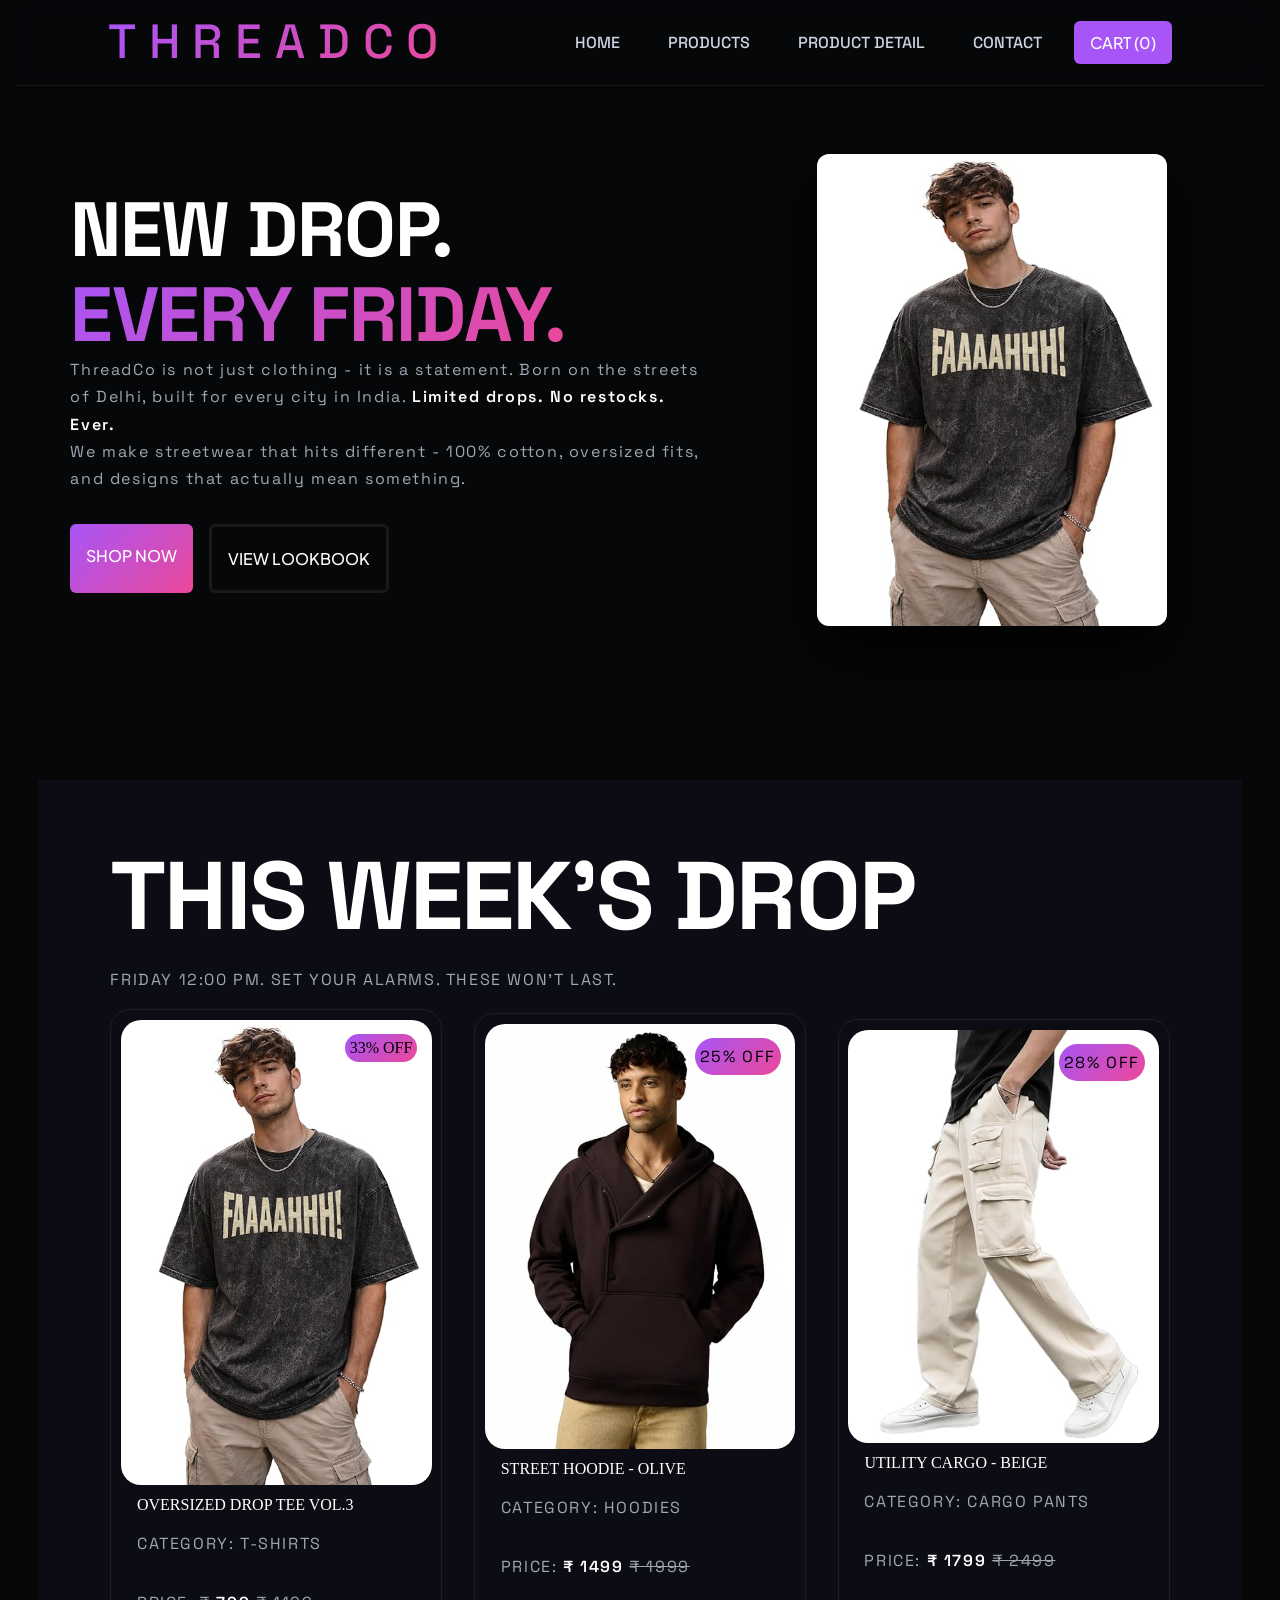
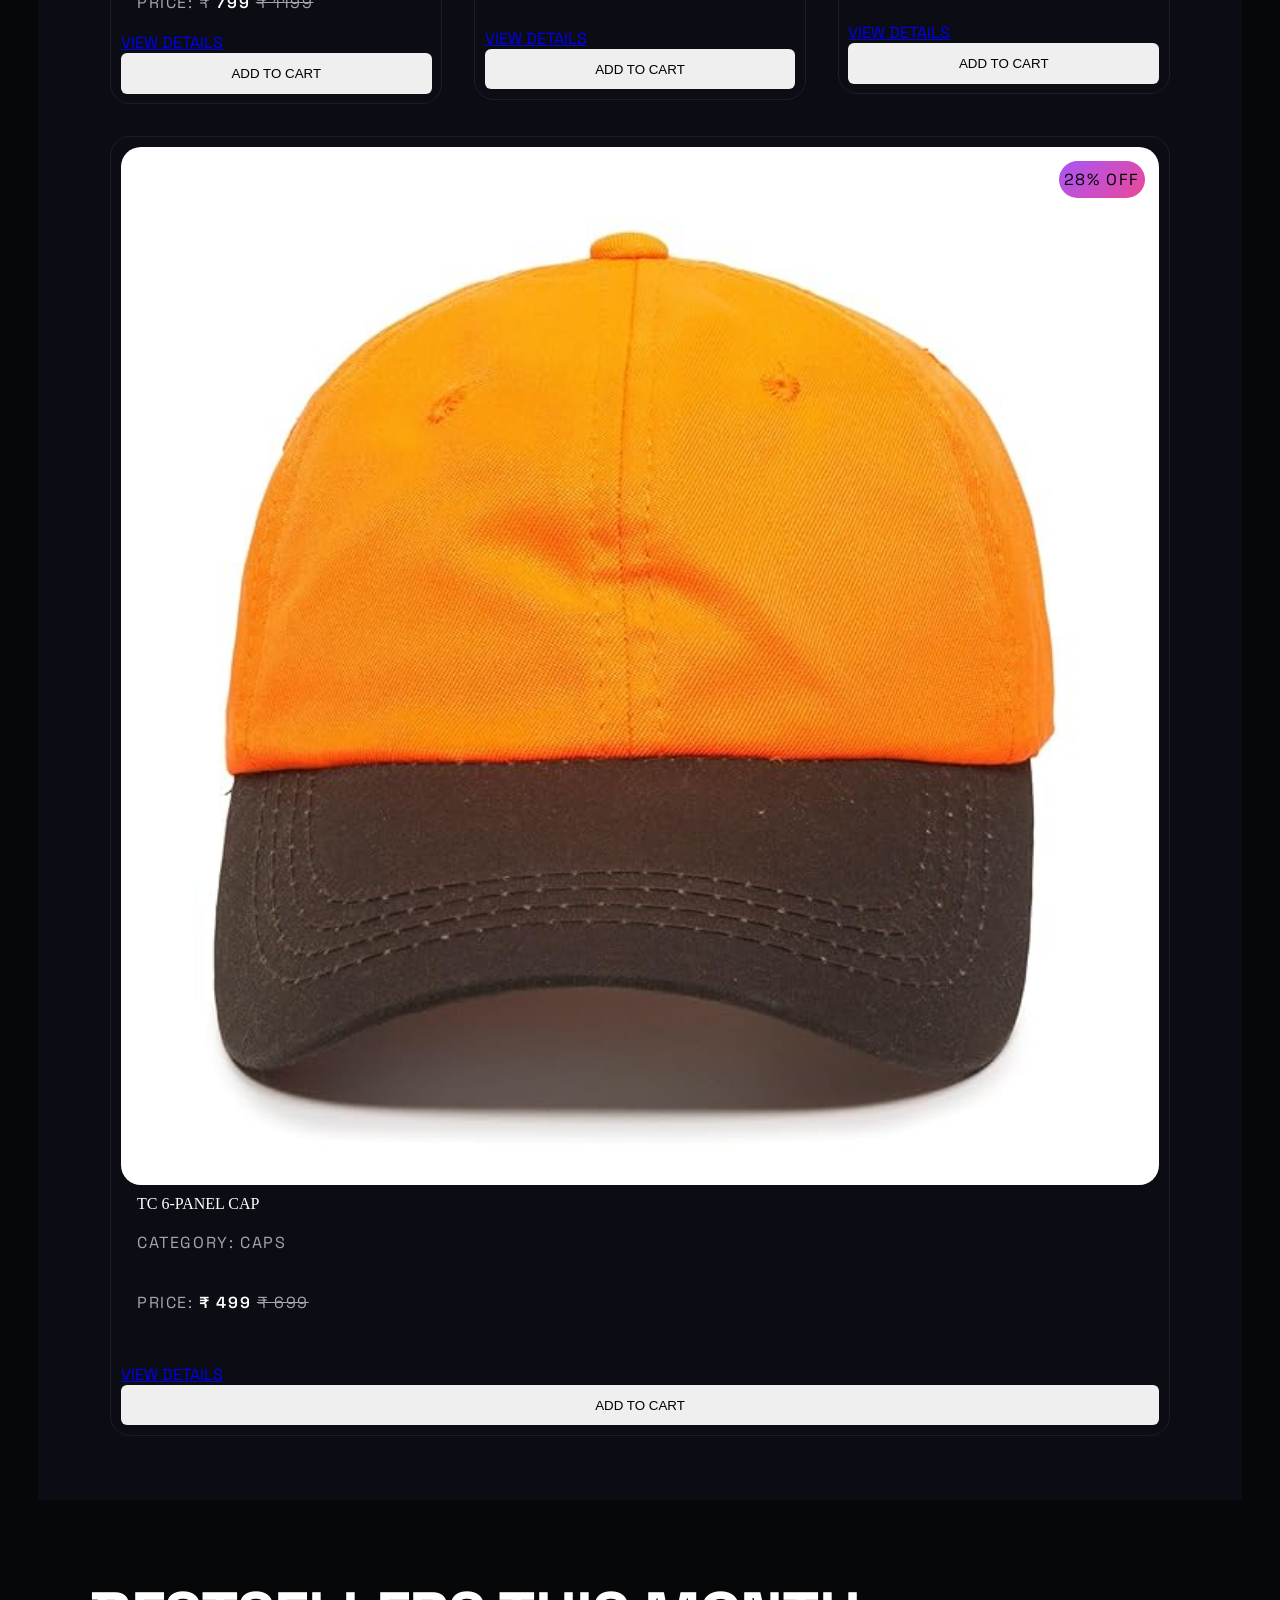
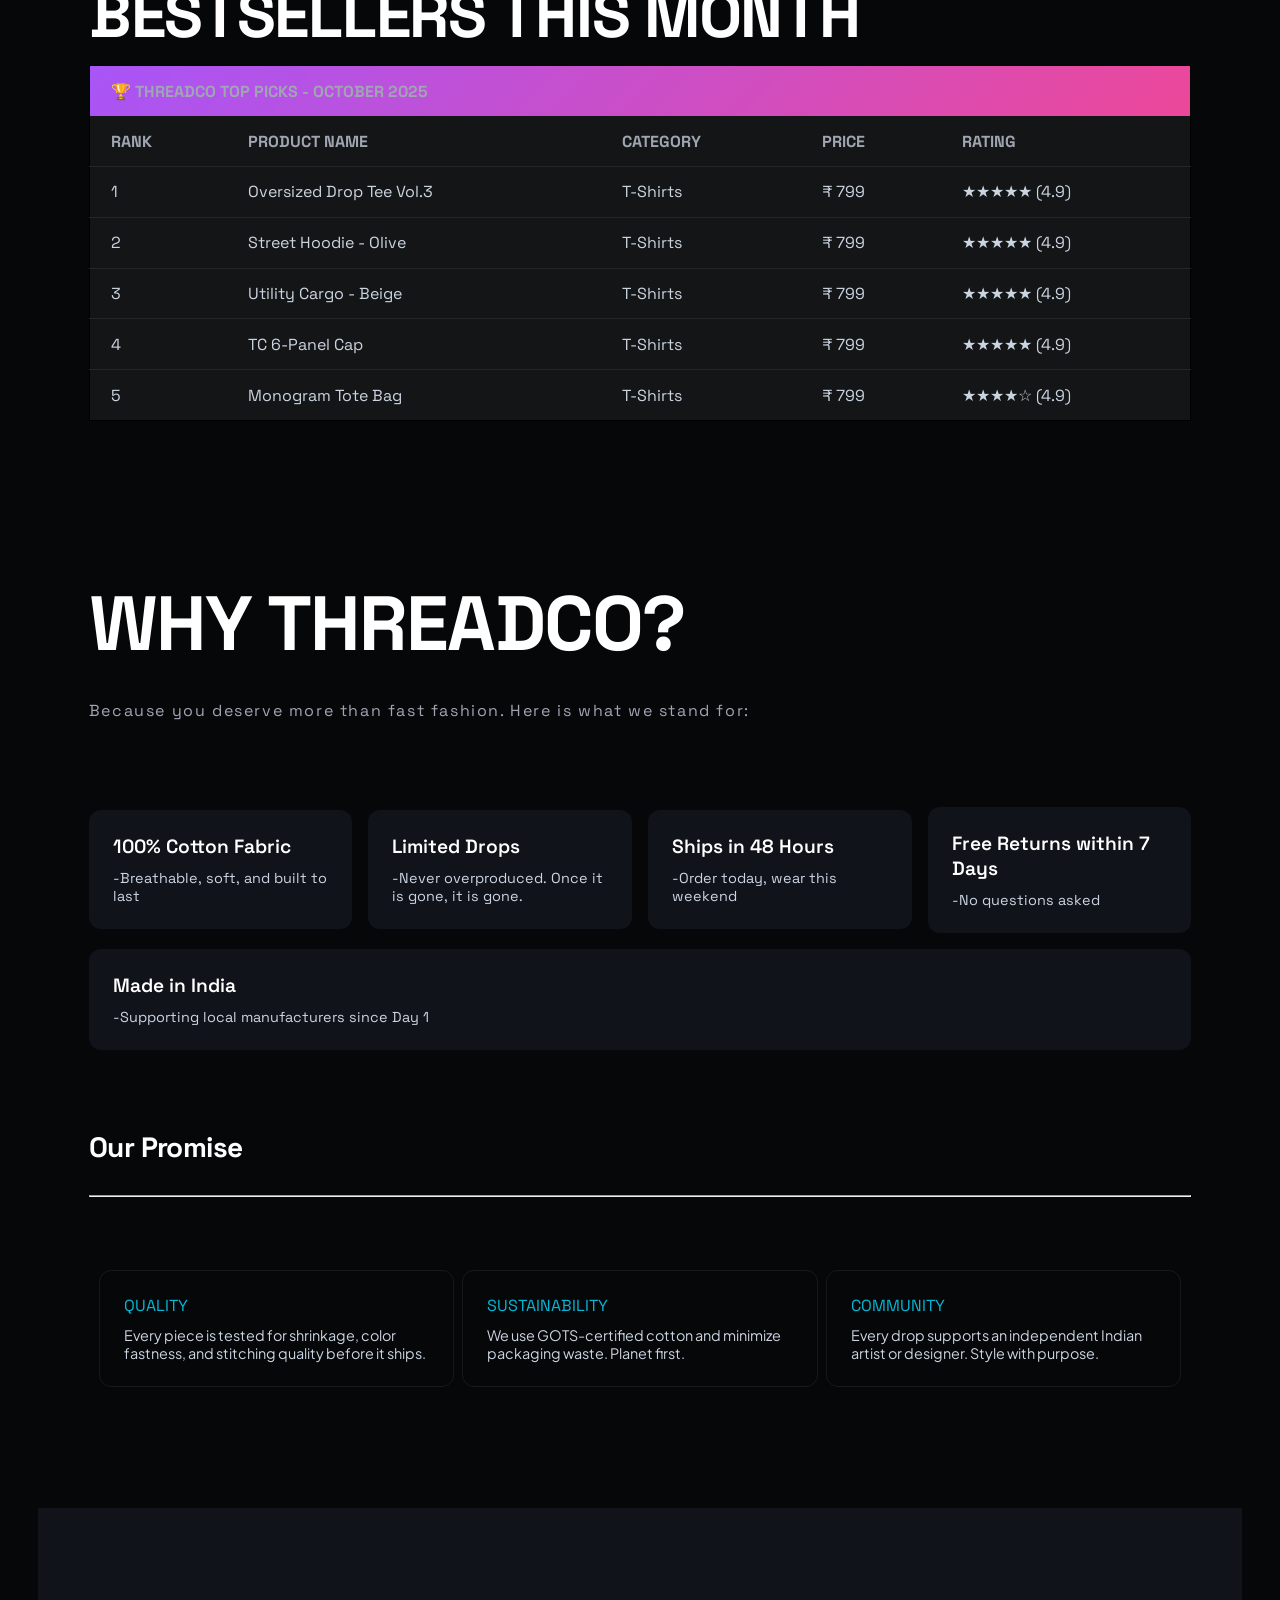
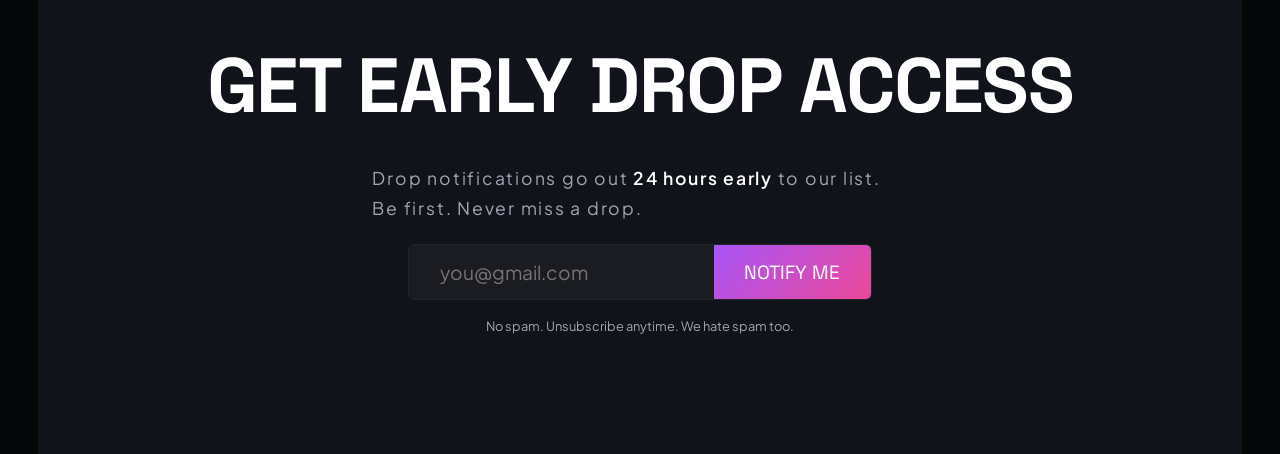
==== commit c48af6f5: "update some things and add some features" ====
--- a/src/index.html
+++ b/src/index.html
@@ -16,7 +16,7 @@
 		<link rel="stylesheet" href="style.css" />
 	</head>
 
-	<body>
+	<body class="main-body">
 		<header>
 			<h2>THREADCO</h2>
 			<nav>
@@ -60,7 +60,7 @@
 				<p>Friday 12:00 PM. Set your alarms. These won't last.</p>
 
 				<section id="items">
-					<article>
+					<article class="item">
 						<figure>
 							<img
 								src="Assets/images/product 1.jpg"
@@ -79,7 +79,7 @@
 						<button type="button">Add to Cart</button>
 					</article>
 
-					<article>
+					<article class="item">
 						<figure>
 							<img
 								src="Assets/images/product 2.jpg"
@@ -97,7 +97,7 @@
 						<button type="button">Add to Cart</button>
 					</article>
 
-					<article>
+					<article class="item">
 						<figure>
 							<img
 								src="Assets/images/product 3.jpg"
@@ -114,7 +114,7 @@
 						<button type="button">Add to Cart</button>
 					</article>
 
-					<article>
+					<article class="item">
 						<figure>
 							<img
 								src="Assets/images/product 4.jpg"
@@ -267,7 +267,7 @@
 
 		<footer>
 			<p id="top-para">&copy; 2025 ThreadCo. All rights reserved.</p>
-			<p><em>Wear the Code. Live the Street.</em></p>
+			<p id="em"><em>Wear the Code. Live the Street.</em></p>
 			<nav>
 				<ul>
 					<li><a href="index.html">Home</a></li>
@@ -278,7 +278,7 @@
 				</ul>
 			</nav>
 
-			<p>
+			<p id="link">
 				<a href="https://instagram.com" target="_blank">Instagram</a>
 				&nbsp;|&nbsp;
 				<a href="https://twitter.com" target="_blank">Twitter</a>
--- a/src/style.css
+++ b/src/style.css
@@ -113,6 +113,7 @@
 }
 
 body {
+  background-color: var(--color-bg-base);
   padding-left: 2.4rem;
   padding-right: 2.4rem;
 }
@@ -171,6 +172,66 @@
 body header nav .cart:hover {
   background-color: var(--color-secondary);
 }
+body footer {
+  padding: 5rem 3.125rem;
+  display: flex;
+  flex-direction: column;
+  justify-content: flex-start;
+  align-items: flex-start;
+  background-color: var(--color-bg-footer);
+}
+body footer #top-para {
+  font-family: var(--font-display);
+  text-transform: uppercase;
+  background: var(--gradient-accent);
+  -webkit-background-clip: text;
+  -webkit-text-fill-color: transparent;
+  font-size: 1.75rem;
+  font-weight: 700;
+  margin-bottom: 0.65rem;
+}
+body footer #em {
+  margin-top: 1.93rem;
+  font-size: 0.8rem;
+}
+body footer nav ul {
+  margin: 2.5rem 0rem;
+  display: flex;
+  flex-direction: row;
+  gap: 1.3rem;
+  list-style: none;
+  flex-wrap: wrap;
+}
+body footer nav ul li {
+  border-radius: var(--radius-sm);
+  border: 1px solid var(--color-border);
+  padding: 0.65rem 1.3rem;
+}
+body footer nav ul li a {
+  color: var(--color-text-muted);
+  text-decoration: none;
+  text-transform: uppercase;
+  font-family: var(--font-body);
+}
+body footer nav ul li:hover {
+  border-color: var(--color-primary);
+}
+body footer #link {
+  margin-top: 1.93rem;
+}
+body footer #link a {
+  font-size: 0.8rem;
+  font-family: var(--font-display);
+  color: var(--color-accent);
+  text-decoration: none;
+  letter-spacing: normal;
+}
+body footer #link a:hover {
+  color: var(--color-secondary);
+}
+body footer {
+  display: none;
+}
 body main #hero {
   display: flex;
   flex-direction: row;
@@ -262,32 +323,41 @@
   justify-content: center;
   gap: 2rem;
 }
-body main .sell-section #items article {
+body main .sell-section #items .item {
   flex: 1 1 20rem;
   position: relative;
   padding: 0.6rem;
   border-radius: var(--radius-lg);
-  border: 2px solid var(--color-border);
+  border: 1px solid var(--color-border);
   display: flex;
   flex-direction: column;
   justify-content: space-between;
-}
-body main .sell-section #items article figure img {
+  transition: all 1.7s cubic-bezier(0.25, 1, 0.5, 1);
+}
+body main .sell-section #items .item figure img {
   border-radius: var(--radius-lg);
   width: 100%;
-}
-body main .sell-section #items article figure figcaption {
+  z-index: -10;
+}
+body main .sell-section #items .item figure img:hover {
+  opacity: 1;
+  transform: translatez(8px) scale(1.01);
+}
+body main .sell-section #items .item figure figcaption {
   color: var(--white);
   padding: 0rem 1rem;
   margin-top: 0.4rem;
 }
-body main .sell-section #items article h3 {
+body main .sell-section #items .item figure {
+  overflow: hidden;
+}
+body main .sell-section #items .item h3 {
   padding: 1rem 1rem;
 }
-body main .sell-section #items article p {
+body main .sell-section #items .item p {
   padding: 1rem 1rem;
 }
-body main .sell-section #items article mark {
+body main .sell-section #items .item mark {
   position: absolute;
   right: 1.5rem;
   top: 1.5rem;
@@ -295,11 +365,16 @@
   padding: 0.3rem;
   background: var(--gradient-accent);
 }
-body main .sell-section #items article button {
+body main .sell-section #items .item button {
   border-radius: var(--radius-sm);
   border: none;
   text-transform: uppercase;
   padding: 0.8rem 0rem;
+}
+body main .sell-section #items .item:hover {
+  border-color: var(--color-primary);
+  opacity: 1;
+  transform: translatez(8px) scale(1.05);
 }
 body main .sellingList {
   background-color: var(--color-bg-base);
@@ -481,19 +556,113 @@
   text-transform: uppercase;
   color: var(--white);
 }
-body footer {
-  padding: 5rem 3.125rem;
-  display: flex;
-  flex-direction: column;
-  justify-content: flex-start;
+body main #products-top-section {
+  padding: 7.5rem 3rem;
+  display: flex;
+  flex-direction: column;
   align-items: flex-start;
-}
-body footer #top-para {
-  font-family: var(--font-display);
-  text-transform: uppercase;
-  background: var(--gradient-accent);
-  -webkit-background-clip: text;
-  background-clip: text;
-  font-size: 1.75rem;
-  font-weight: 700;
+  justify-content: center;
+}
+body main #products-top-section h2 {
+  padding-bottom: 1.3rem;
+  text-transform: uppercase;
+  font-size: 4.8rem;
+}
+body main #products-top-section p {
+  font-size: 1.1rem;
+  color: var(--color-text-muted);
+}
+body main #products-selling-section {
+  padding: 3.75rem;
+  background-color: var(--color-bg-section);
+  display: flex;
+  flex-direction: row;
+  overflow-y: scroll;
+}
+body main #products-selling-section::-webkit-scrollbar {
+  display: none;
+}
+body main #products-selling-section #products-selling-section-left {
+  padding: 1.3rem;
+  border-radius: var(--radius-md);
+  background-color: #171822;
+}
+body main #products-selling-section #products-selling-section-left h2 {
+  font-size: 0.8rem;
+  padding-bottom: 0.65rem;
+  color: var(--color-primary);
+  text-transform: uppercase;
+  letter-spacing: 0.1rem;
+  border-bottom: 1.5px solid var(--color-border);
+}
+body main #products-selling-section #products-selling-section-left h3 {
+  text-transform: uppercase;
+  letter-spacing: 0.1rem;
+  font-size: 0.8rem;
+  padding: 1.93rem 0rem;
+}
+body main #products-selling-section #products-selling-section-left ul {
+  list-style: none;
+  color: var(--color-text-muted);
+}
+body main #products-selling-section #products-selling-section-left ul li input {
+  height: 1.125rem;
+  width: 1.125rem;
+}
+body main #products-selling-section #products-selling-section-left ul li {
+  font-family: var(--font-body);
+  gap: 0.4rem;
+}
+body main #products-selling-section #products-selling-section-right .item {
+  flex: 1 1 20rem;
+  position: relative;
+  padding: 0.6rem;
+  border-radius: var(--radius-lg);
+  border: 1px solid var(--color-border);
+  display: flex;
+  flex-direction: column;
+  justify-content: space-between;
+  transition: all 1.7s cubic-bezier(0.25, 1, 0.5, 1);
+}
+body main #products-selling-section #products-selling-section-right .item figure img {
+  border-radius: var(--radius-lg);
+  width: 100%;
+  z-index: -10;
+}
+body main #products-selling-section #products-selling-section-right .item figure img:hover {
+  opacity: 1;
+  transform: translatez(8px) scale(1.01);
+}
+body main #products-selling-section #products-selling-section-right .item figure figcaption {
+  color: var(--white);
+  padding: 0rem 1rem;
+  margin-top: 0.4rem;
+}
+body main #products-selling-section #products-selling-section-right .item figure {
+  overflow: hidden;
+}
+body main #products-selling-section #products-selling-section-right .item h3 {
+  padding: 1rem 1rem;
+}
+body main #products-selling-section #products-selling-section-right .item p {
+  padding: 1rem 1rem;
+}
+body main #products-selling-section #products-selling-section-right .item mark {
+  position: absolute;
+  right: 1.5rem;
+  top: 1.5rem;
+  border-radius: var(--radius-lg);
+  padding: 0.3rem;
+  background: var(--gradient-accent);
+}
+body main #products-selling-section #products-selling-section-right .item button {
+  border-radius: var(--radius-sm);
+  border: none;
+  text-transform: uppercase;
+  padding: 0.8rem 0rem;
+}
+body main #products-selling-section #products-selling-section-right .item:hover {
+  border-color: var(--color-primary);
+  opacity: 1;
+  transform: translatez(8px) scale(1.05);
 }/*# sourceMappingURL=style.css.map */
